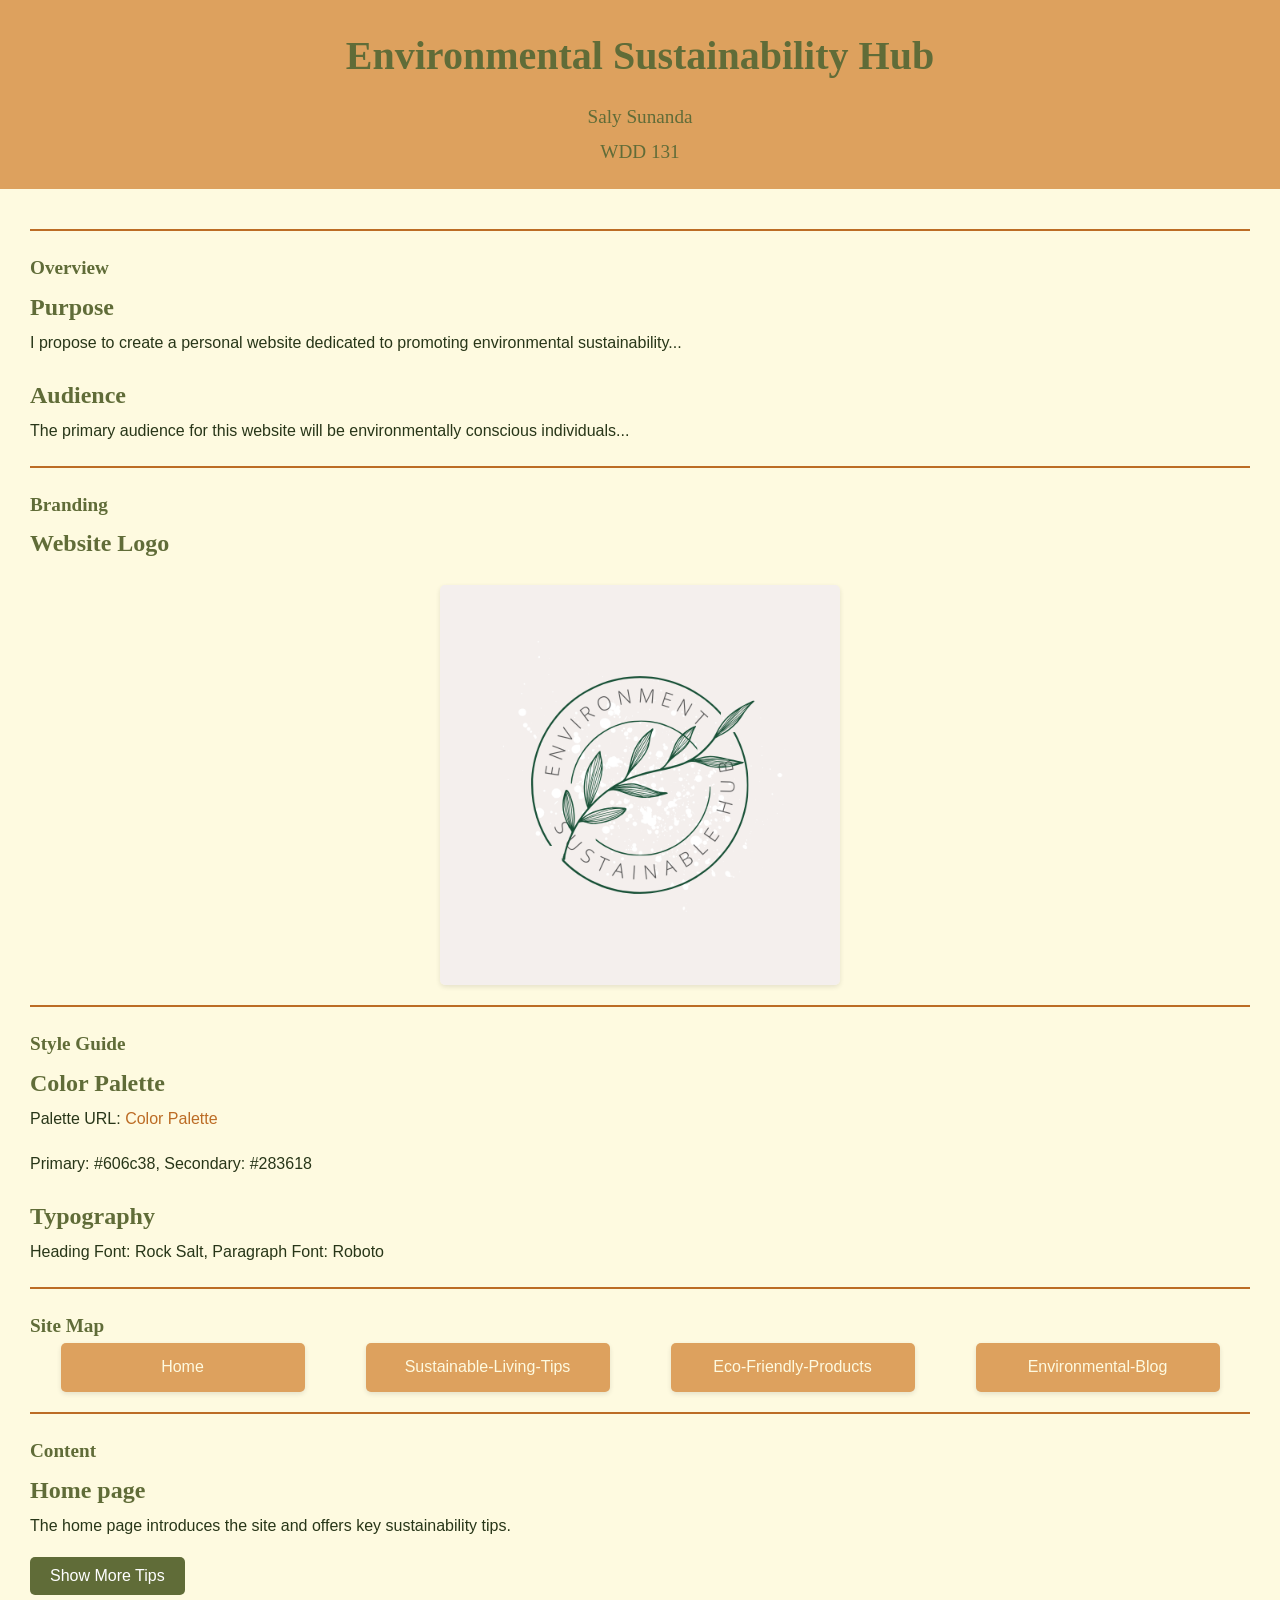
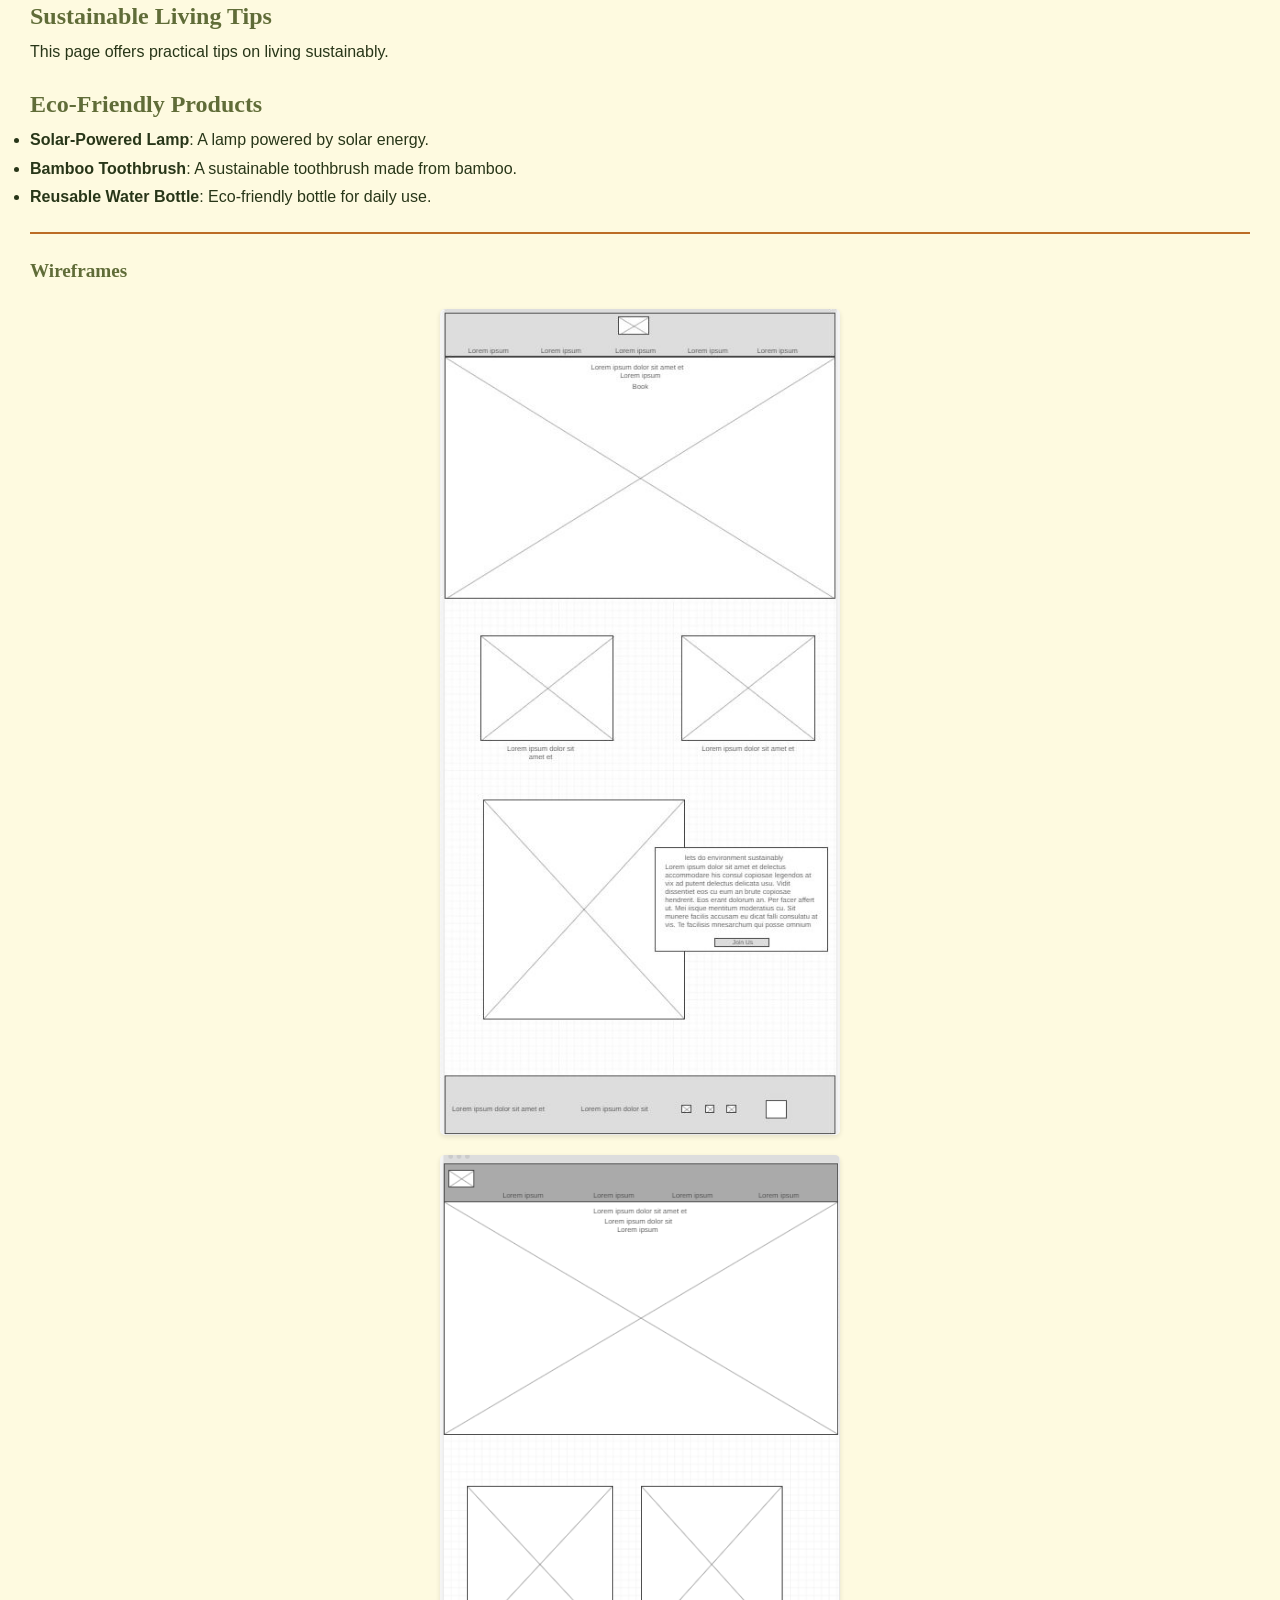
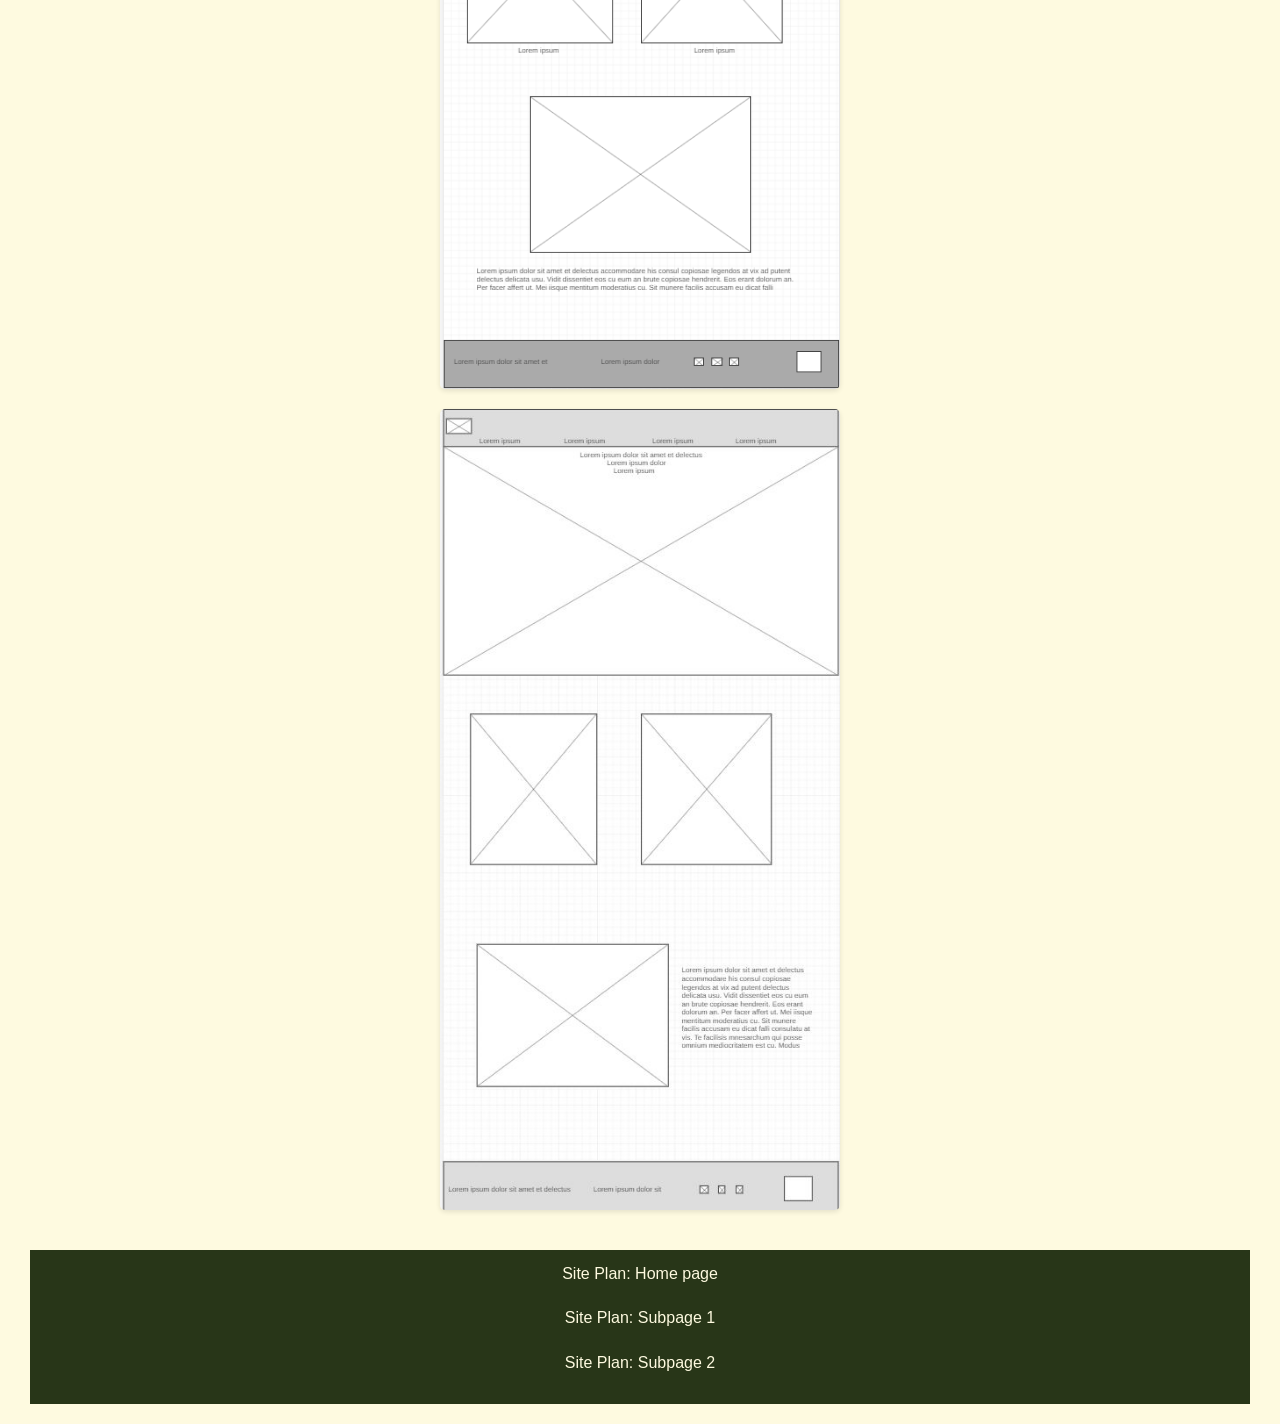
==== site-plan.html @ d79c6a92 "first commit" ====
<!DOCTYPE html>
<html lang="en-us">
<head>
  <meta charset="utf-8">
  <title>Environmental Sustainability Hub</title>
  <link type="text/css" rel="stylesheet" href="styles/site-plan.css">
  <script type="module" src="scripts/site-script.js"></script>
</head>
<body>
  <header>
    <h1>Environmental Sustainability Hub</h1>
    <h2>Saly Sunanda</h2>
    <h2>WDD 131</h2>
  </header>

  <main>
    <hr>

    <h2>Overview</h2>
    <h3>Purpose</h3>
    <p>I propose to create a personal website dedicated to promoting environmental sustainability...</p>

    <h3>Audience</h3>
    <p>The primary audience for this website will be environmentally conscious individuals...</p>

    <hr>
    <h2>Branding</h2>
    <h3>Website Logo</h3>
    <img src="images/logo.png" alt="Logo.png">

    <hr>
    <h2>Style Guide</h2>

    <h3>Color Palette</h3>
    <p>Palette URL: <a href="https://coolors.co/606c38-283618-fefae0-dda15e-bc6c25" target="_blank">Color Palette</a></p>
    <p>Primary: <span class="primary">#606c38</span>, Secondary: <span class="secondary">#283618</span></p>

    <h3>Typography</h3>
    <p>Heading Font: Rock Salt, Paragraph Font: Roboto</p>

    <hr>
    <h2>Site Map</h2>
    <div class="sitemap">
      <div class="sm-home">Home</div>
      <div class="sm-page2">Sustainable-Living-Tips</div>
      <div class="sm-page3">Eco-Friendly-Products</div>
      <div class="sm-page4">Environmental-Blog</div>
    </div>

    <hr>
    <h2>Content</h2>
    <h3>Home page</h3>
    <p>The home page introduces the site and offers key sustainability tips.</p>
    <button id="toggleBtn">Show More Tips</button>
    <div id="tips-section" style="display:none;">
      <p>Tip 1: Reduce, reuse, recycle.</p>
      <p>Tip 2: Choose eco-friendly-products.</p>
    </div>

    <h3>Sustainable Living Tips</h3>
    <p>This page offers practical tips on living sustainably.</p>

    <h3>Eco-Friendly Products</h3>
    <ul id="productList"></ul>

    <hr>
    <h2>Wireframes</h2>
    <img src="images/wireframe1.jpg" alt="Home page wireframe" />
    <img src="images/wireframe2.png" alt="Page 2 wireframe" />
    <img src="images/wireframe3.jpg" alt="Page 3 wireframe" />

    <footer>
      <p>Site Plan: <a href="https://skdjalok15.github.io/wdd131/index.html">Home page</a></p>
      <p>Site Plan: <a href="https://skdjalok15.github.io/wdd131/Tips.html">Subpage 1</a></p>
      <p>Site Plan: <a href="https://skdjalok15.github.io/wdd131/friendly.html">Subpage 2</a></p>
    </footer>
  </main>
</body>
</html>
---- styles/site-plan.css ----
/* Global Reset */
* {
  margin: 0;
  padding: 0;
  box-sizing: border-box;
}

/* Root Variables for Easy Maintenance */
:root {
  --primary-color: #606C38;
  --secondary-color: #283618;
  --accent-color: #DDA15E;
  --accent-dark: #BC6C25;
  --background-light: #FEFAE0;
  --background-dark: #283618;
  --text-light: #FEFAE0;
  --text-dark: #283618;
}

/* Body Styles */
body {
  font-family: 'Roboto', sans-serif;
  background-color: var(--background-light); /* Light background */
  color: var(--text-dark); /* Dark text */
  line-height: 1.8; /* Improved readability */
  transition: background-color 0.3s, color 0.3s;
}

/* Headings */
h1, h2, h3, h4 {
  color: var(--primary-color);
  font-family: 'Rock Salt', cursive;
}

h1 {
  font-size: 2.5rem;
}

h2 {
  font-size: 1.2rem;
}

h3, h4 {
  font-size: 1.5rem;
}

/* Header */
header {
  text-align: center;
  padding: 20px;
  background-color: var(--accent-color);
  color: var(--text-light);
}

header h1 {
  margin-bottom: 0.5rem;
}

header h2 {
  font-weight: normal;
}

/* Horizontal Rule */
hr {
  border: 1px solid var(--accent-dark);
  margin: 20px 0;
}

/* Main Content */
main {
  padding: 20px;
  margin: 0 10px; /* Prevent edge touching */
}

/* Paragraphs */
p {
  margin-bottom: 1rem;
  font-size: 1rem;
}

/* Links */
a {
  color: var(--accent-dark);
  text-decoration: none;
  transition: color 0.3s ease;
}

a:hover {
  text-decoration: underline;
  color: var(--primary-color);
}

/* Navigation */
nav {
  display: flex;
  justify-content: center;
  gap: 20px;
  margin: 20px 0 40px;
}

nav a {
  font-size: 1.1rem;
  padding: 10px 15px;
  background-color: var(--primary-color);
  color: var(--text-light);
  border-radius: 5px;
  transition: background-color 0.3s;
}

nav a:hover {
  background-color: var(--secondary-color);
}

/* Sitemap Section */
.sitemap {
  display: flex;
  justify-content: space-around;
  margin-bottom: 20px;
}

.sitemap div {
  background-color: var(--accent-color);
  padding: 10px;
  border-radius: 5px;
  width: 20%;
  text-align: center;
  color: var(--text-light);
  box-shadow: 0 2px 5px rgba(0, 0, 0, 0.1);
  transition: transform 0.3s ease, background-color 0.3s ease;
}

.sitemap div:hover {
  background-color: var(--secondary-color);
  transform: scale(1.05);
}

/* Image Styling */
img {
  width: 100%;
  max-width: 400px;
  display: block;
  margin: 20px auto;
  border-radius: 5px;
  box-shadow: 0 2px 5px rgba(0, 0, 0, 0.1);
}

/* Footer */
footer {
  background-color: var(--background-dark);
  color: var(--text-light);
  text-align: center;
  padding: 10px;
  margin-top: 40px;
}

footer a {
  color: var(--background-light);
  text-decoration: none;
}

footer a:hover {
  text-decoration: underline;
}

/* Buttons */
button {
  background-color: var(--primary-color);
  color: white;
  padding: 10px 20px;
  font-size: 1rem;
  border: none;
  border-radius: 5px;
  cursor: pointer;
  transition: background-color 0.3s ease, transform 0.2s ease;
}

button:hover {
  background-color: var(--secondary-color);
  transform: scale(1.1);
}

/* Utility Classes */
.hidden {
  opacity: 0;
  visibility: hidden;
  transition: opacity 0.3s ease, visibility 0.3s;
}

.visible {
  opacity: 1;
  visibility: visible;
}

.text-center {
  text-align: center;
}

.flex {
  display: flex;
}

.flex-center {
  display: flex;
  justify-content: center;
  align-items: center;
}

.rounded {
  border-radius: 5px;
}

.shadow {
  box-shadow: 0 2px 5px rgba(0, 0, 0, 0.1);
}

/* Dynamic Tips Section */
#tips-section {
  max-height: 0;
  overflow: hidden;
  opacity: 0;
  transition: max-height 0.5s ease-out, opacity 0.5s ease;
}

#tips-section.visible {
  max-height: 200px;
  opacity: 1;
}

/* Mobile Responsiveness */
@media screen and (max-width: 768px) {
  nav {
    flex-direction: column;
    gap: 10px;
  }

  .sitemap {
    flex-direction: column;
    align-items: center;
  }

  .sitemap div {
    width: 80%;
    margin-bottom: 10px;
  }

  main {
    padding: 15px;
  }

  img {
    max-width: 100%;
  }

  h1 {
    font-size: 2rem;
  }

  nav a {
    font-size: 1rem;
    padding: 8px 10px;
  }
}
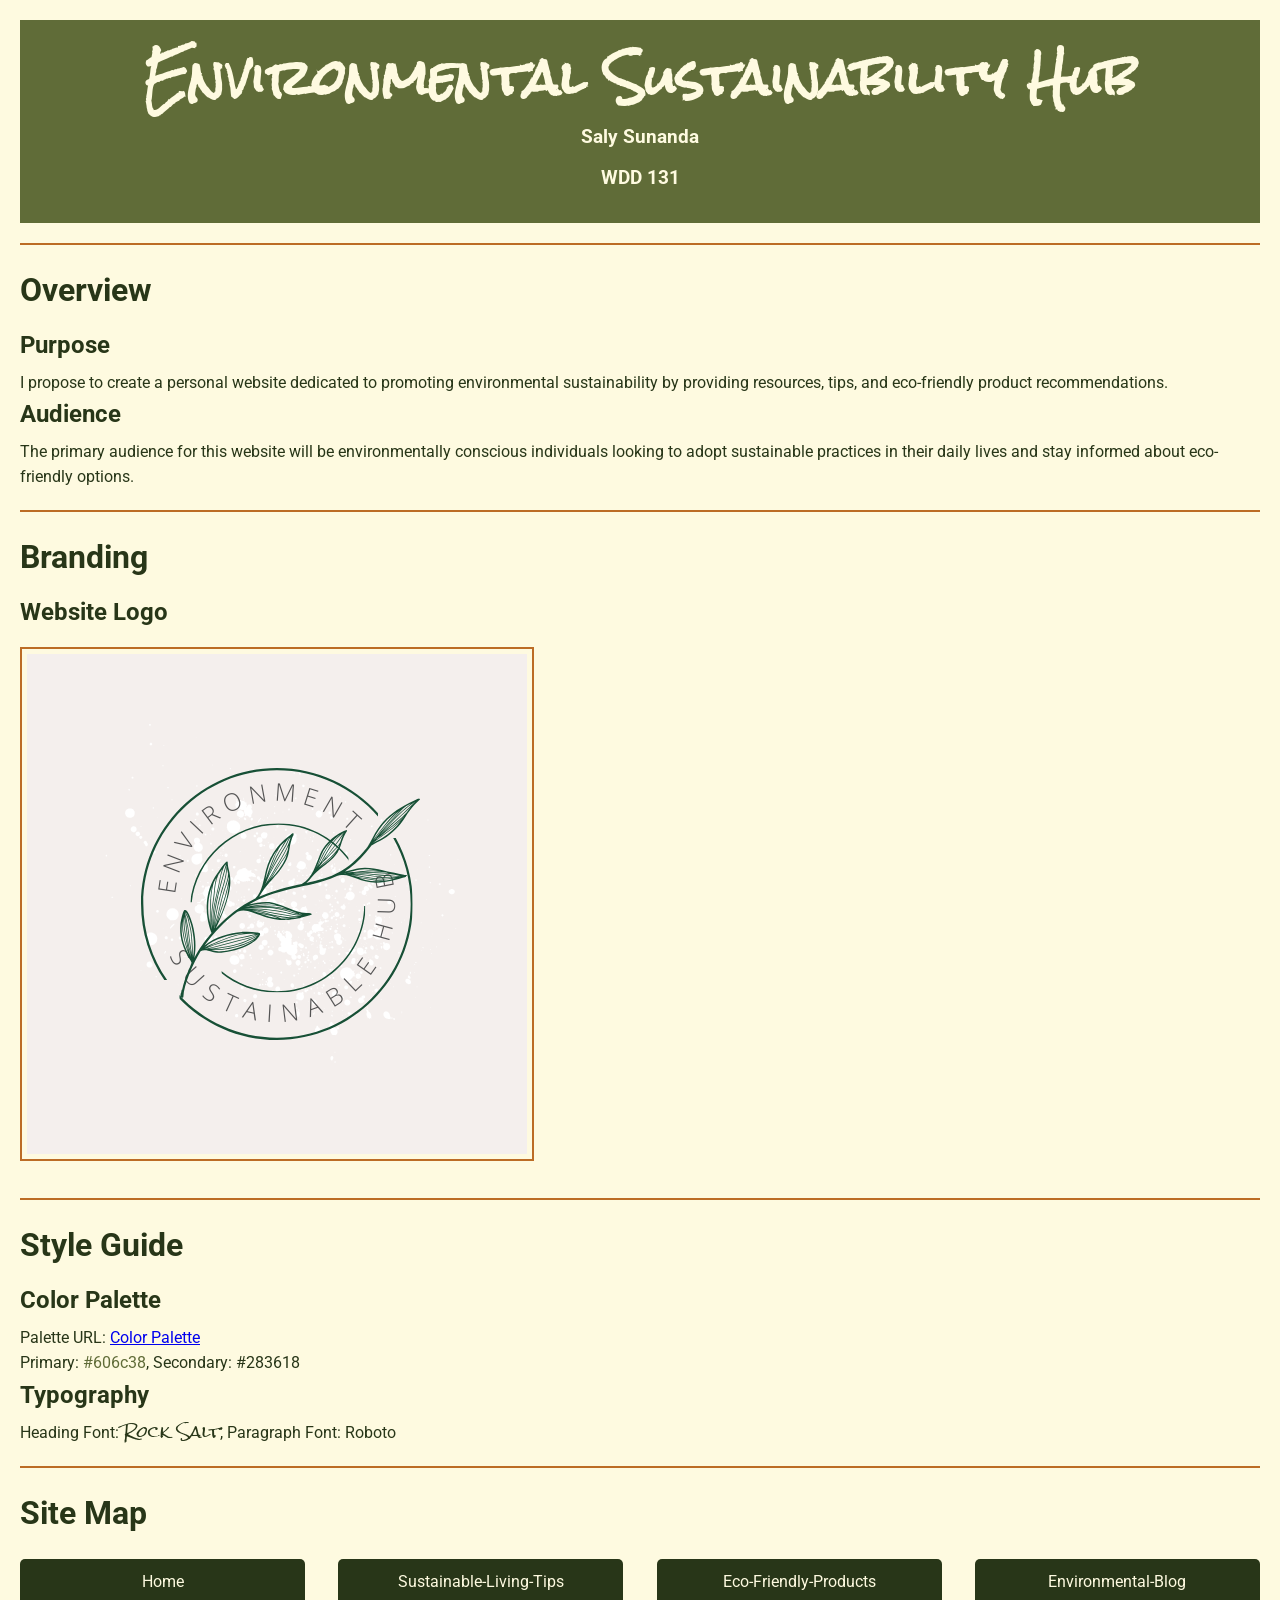
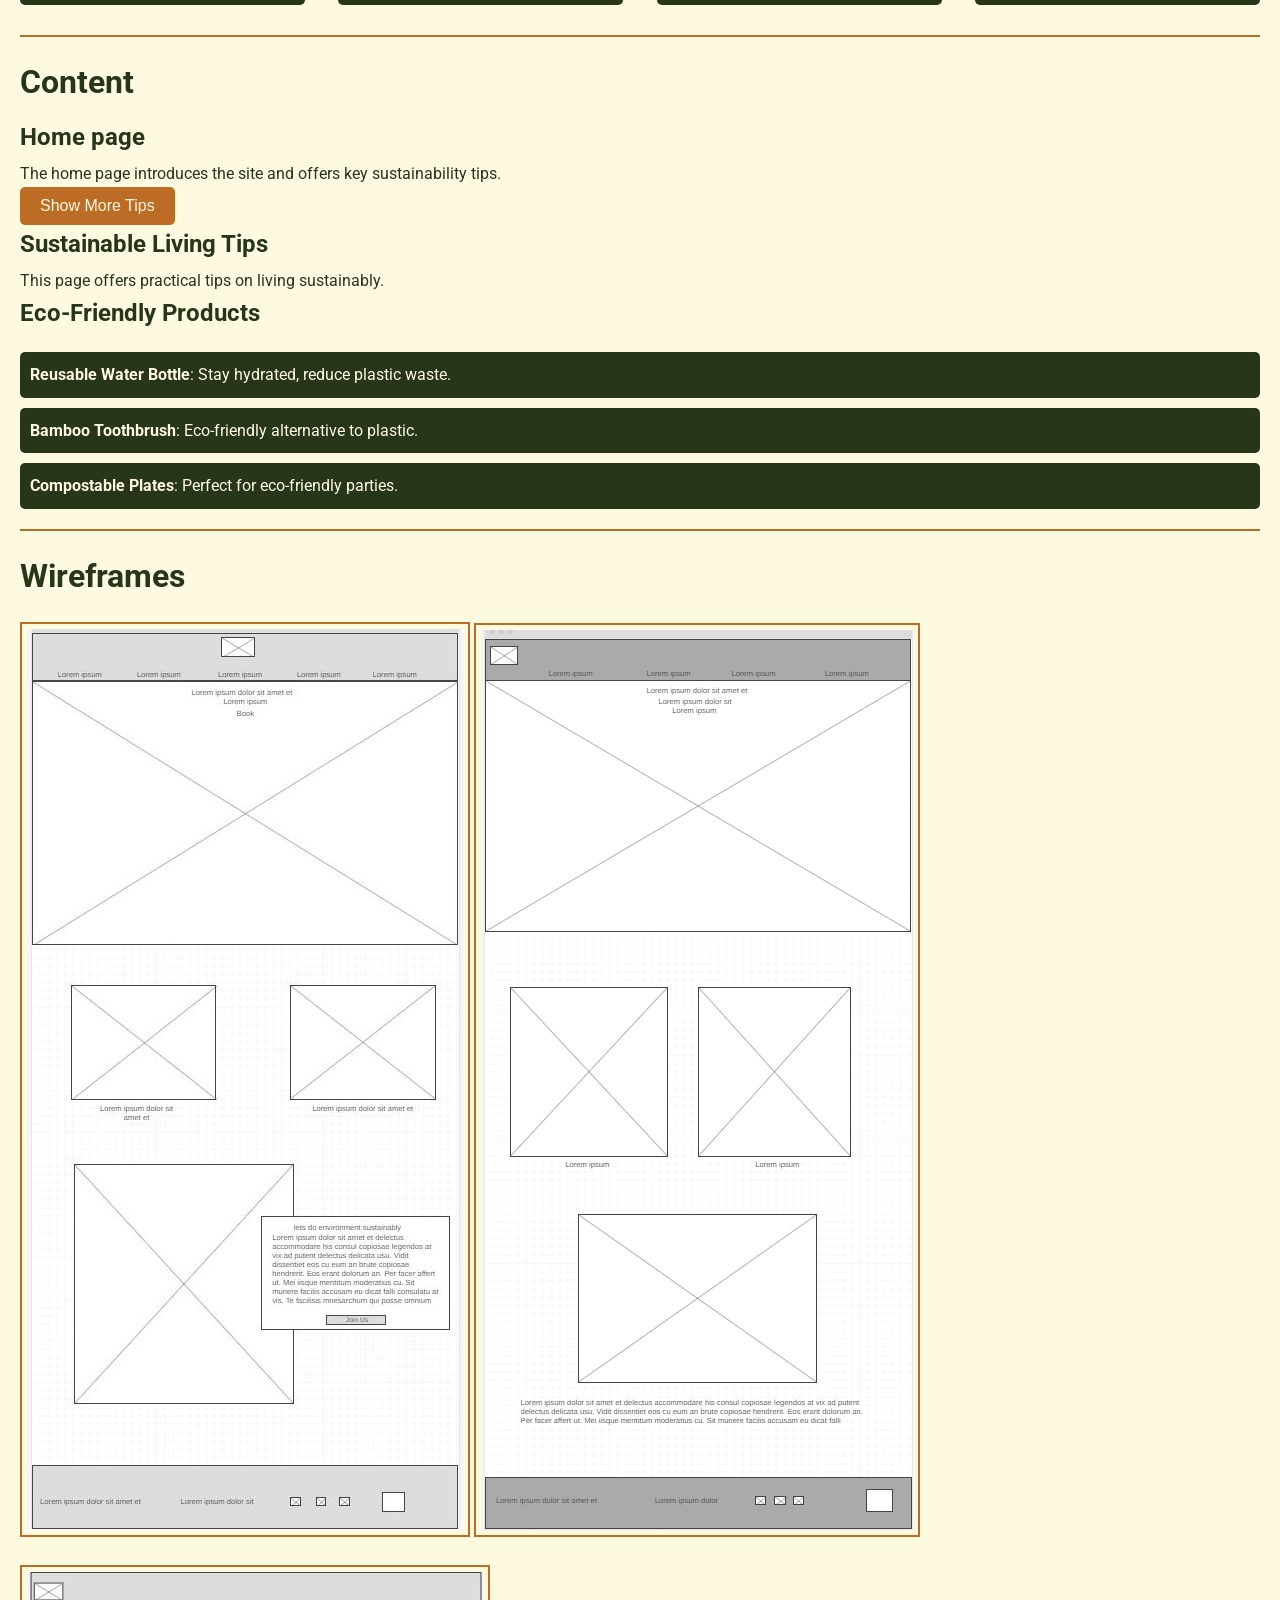
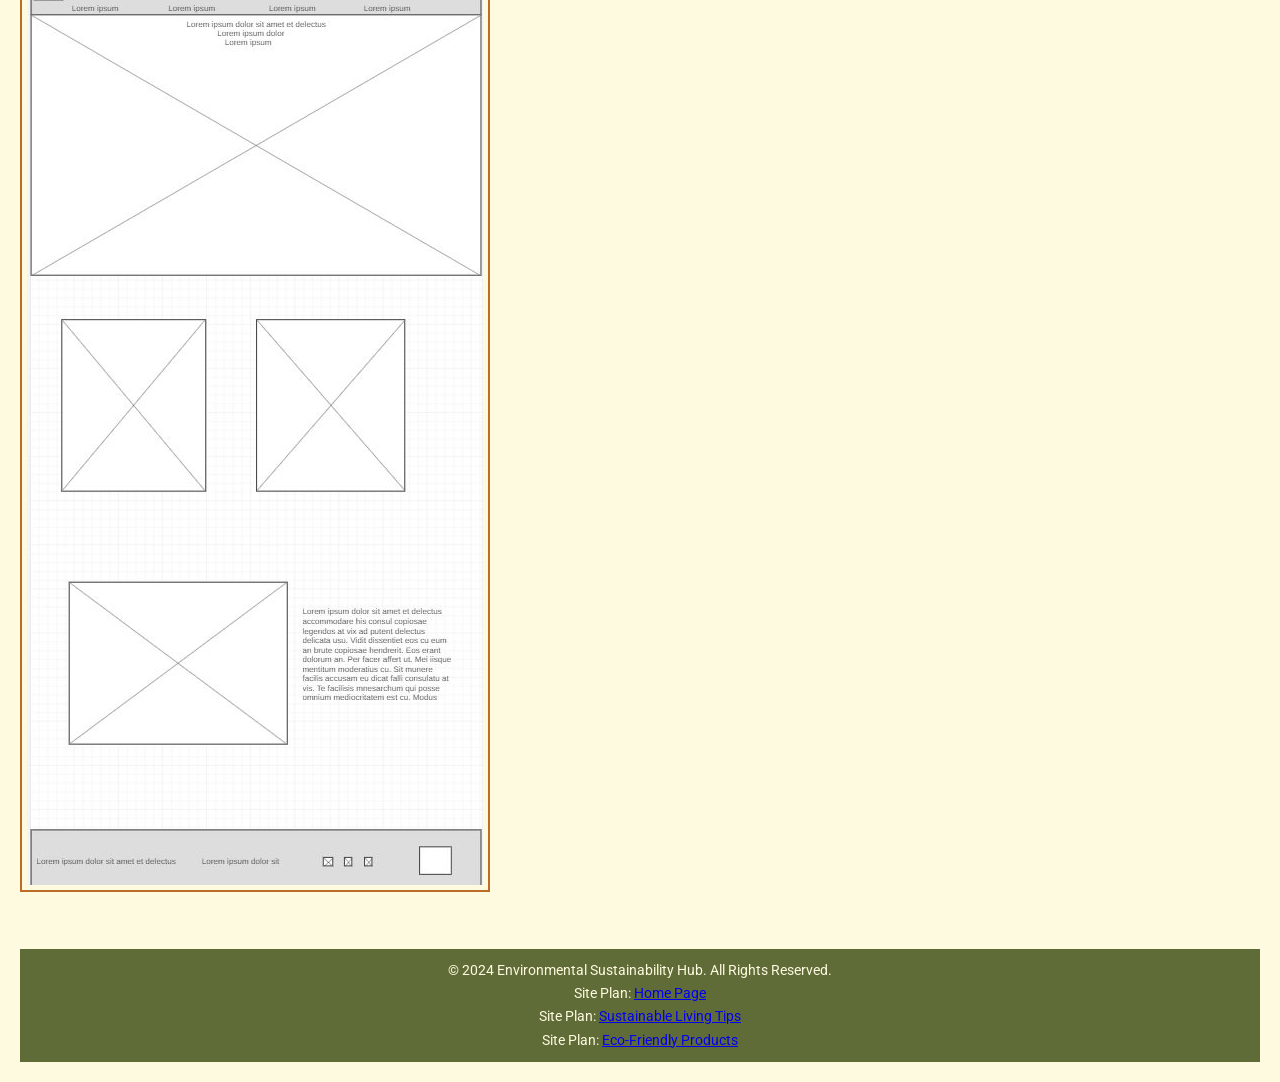
==== commit 10d9b743: "zdsc" ====
--- a/site-plan.html
+++ b/site-plan.html
@@ -5,6 +5,8 @@
   <title>Environmental Sustainability Hub</title>
   <link type="text/css" rel="stylesheet" href="styles/site-plan.css">
   <script type="module" src="scripts/site-script.js"></script>
+  <!-- Adding Google Fonts -->
+  <link href="https://fonts.googleapis.com/css2?family=Roboto:wght@400;700&family=Rock+Salt&display=swap" rel="stylesheet">
 </head>
 <body>
   <header>
@@ -18,15 +20,15 @@
 
     <h2>Overview</h2>
     <h3>Purpose</h3>
-    <p>I propose to create a personal website dedicated to promoting environmental sustainability...</p>
+    <p>I propose to create a personal website dedicated to promoting environmental sustainability by providing resources, tips, and eco-friendly product recommendations.</p>
 
     <h3>Audience</h3>
-    <p>The primary audience for this website will be environmentally conscious individuals...</p>
+    <p>The primary audience for this website will be environmentally conscious individuals looking to adopt sustainable practices in their daily lives and stay informed about eco-friendly options.</p>
 
     <hr>
     <h2>Branding</h2>
     <h3>Website Logo</h3>
-    <img src="images/logo.png" alt="Logo.png">
+    <img src="images/logo.png" alt="Environmental Sustainability Hub Logo">
 
     <hr>
     <h2>Style Guide</h2>
@@ -36,7 +38,7 @@
     <p>Primary: <span class="primary">#606c38</span>, Secondary: <span class="secondary">#283618</span></p>
 
     <h3>Typography</h3>
-    <p>Heading Font: Rock Salt, Paragraph Font: Roboto</p>
+    <p>Heading Font: <span style="font-family: 'Rock Salt', cursive;">Rock Salt</span>, Paragraph Font: <span style="font-family: 'Roboto', sans-serif;">Roboto</span></p>
 
     <hr>
     <h2>Site Map</h2>
@@ -51,10 +53,10 @@
     <h2>Content</h2>
     <h3>Home page</h3>
     <p>The home page introduces the site and offers key sustainability tips.</p>
-    <button id="toggleBtn">Show More Tips</button>
+    <button id="toggleBtn" aria-expanded="false" aria-controls="tips-section">Show More Tips</button>
     <div id="tips-section" style="display:none;">
       <p>Tip 1: Reduce, reuse, recycle.</p>
-      <p>Tip 2: Choose eco-friendly-products.</p>
+      <p>Tip 2: Choose eco-friendly products.</p>
     </div>
 
     <h3>Sustainable Living Tips</h3>
@@ -65,14 +67,15 @@
 
     <hr>
     <h2>Wireframes</h2>
-    <img src="images/wireframe1.jpg" alt="Home page wireframe" />
+    <img src="images/wireframe1.jpg" alt="Wireframe layout for home page" />
     <img src="images/wireframe2.png" alt="Page 2 wireframe" />
     <img src="images/wireframe3.jpg" alt="Page 3 wireframe" />
 
     <footer>
-      <p>Site Plan: <a href="https://skdjalok15.github.io/wdd131/index.html">Home page</a></p>
-      <p>Site Plan: <a href="https://skdjalok15.github.io/wdd131/Tips.html">Subpage 1</a></p>
-      <p>Site Plan: <a href="https://skdjalok15.github.io/wdd131/friendly.html">Subpage 2</a></p>
+      <p>&copy; 2024 Environmental Sustainability Hub. All Rights Reserved.</p>
+      <p>Site Plan: <a href="https://skdjalok15.github.io/wdd131/index.html">Home Page</a></p>
+      <p>Site Plan: <a href="https://skdjalok15.github.io/wdd131/Tips.html">Sustainable Living Tips</a></p>
+      <p>Site Plan: <a href="https://skdjalok15.github.io/wdd131/friendly.html">Eco-Friendly Products</a></p>
     </footer>
   </main>
 </body>
--- a/styles/site-plan.css
+++ b/styles/site-plan.css
@@ -1,262 +1,155 @@
-/* Global Reset */
+/* General Reset and Body Styling */
 * {
   margin: 0;
   padding: 0;
   box-sizing: border-box;
 }
 
-/* Root Variables for Easy Maintenance */
-:root {
-  --primary-color: #606C38;
-  --secondary-color: #283618;
-  --accent-color: #DDA15E;
-  --accent-dark: #BC6C25;
-  --background-light: #FEFAE0;
-  --background-dark: #283618;
-  --text-light: #FEFAE0;
-  --text-dark: #283618;
+body {
+  font-family: 'Roboto', sans-serif;
+  line-height: 1.6;
+  background-color: #fefae0;
+  color: #283618;
+  padding: 20px;
+  margin: 0;
 }
 
-/* Body Styles */
-body {
-  font-family: 'Roboto', sans-serif;
-  background-color: var(--background-light); /* Light background */
-  color: var(--text-dark); /* Dark text */
-  line-height: 1.8; /* Improved readability */
-  transition: background-color 0.3s, color 0.3s;
+header {
+  background-color: #606c38;
+  color: #fefae0;
+  text-align: center;
+  padding: 20px;
 }
 
-/* Headings */
-h1, h2, h3, h4 {
-  color: var(--primary-color);
+header h1 {
   font-family: 'Rock Salt', cursive;
+  font-size: 3rem;
 }
 
-h1 {
-  font-size: 2.5rem;
+header h2 {
+  font-size: 1.2rem;
+  margin-top: 5px;
+}
+
+main {
+  margin-top: 20px;
+}
+
+hr {
+  border: 1px solid #bc6c25;
+  margin: 20px 0;
 }
 
 h2 {
-  font-size: 1.2rem;
+  font-size: 2rem;
+  margin-bottom: 10px;
 }
 
-h3, h4 {
+h3 {
   font-size: 1.5rem;
+  margin-bottom: 5px;
 }
 
-/* Header */
-header {
-  text-align: center;
-  padding: 20px;
-  background-color: var(--accent-color);
-  color: var(--text-light);
+/* Branding Section */
+img {
+  max-width: 100%;
+  height: auto;
+  border: 2px solid #bc6c25;
+  padding: 5px;
+  margin: 10px 0;
 }
 
-header h1 {
-  margin-bottom: 0.5rem;
+footer {
+  text-align: center;
+  margin-top: 40px;
+  background-color: #606c38;
+  color: #fefae0;
+  padding: 10px;
 }
 
-header h2 {
-  font-weight: normal;
+footer p {
+  font-size: 0.9rem;
 }
 
-/* Horizontal Rule */
-hr {
-  border: 1px solid var(--accent-dark);
+/* Style for the Site Map */
+.sitemap {
+  display: flex;
+  flex-wrap: wrap;
+  justify-content: space-between;
   margin: 20px 0;
 }
 
-/* Main Content */
-main {
-  padding: 20px;
-  margin: 0 10px; /* Prevent edge touching */
+.sitemap div {
+  background-color: #283618;
+  color: #fefae0;
+  padding: 10px;
+  border-radius: 5px;
+  width: 23%;
+  text-align: center;
+  margin-bottom: 10px;
 }
 
-/* Paragraphs */
-p {
-  margin-bottom: 1rem;
-  font-size: 1rem;
+.sitemap div:hover {
+  background-color: #606c38;
+  cursor: pointer;
 }
 
-/* Links */
-a {
-  color: var(--accent-dark);
-  text-decoration: none;
-  transition: color 0.3s ease;
+/* Color Palette */
+.primary {
+  color: #606c38;
 }
 
-a:hover {
-  text-decoration: underline;
-  color: var(--primary-color);
+.secondary {
+  color: #283618;
 }
 
-/* Navigation */
-nav {
-  display: flex;
-  justify-content: center;
-  gap: 20px;
-  margin: 20px 0 40px;
-}
-
-nav a {
-  font-size: 1.1rem;
-  padding: 10px 15px;
-  background-color: var(--primary-color);
-  color: var(--text-light);
+/* Buttons and Interactive Elements */
+button {
+  background-color: #bc6c25;
+  color: #fefae0;
+  border: none;
+  padding: 10px 20px;
   border-radius: 5px;
+  cursor: pointer;
+  font-size: 1rem;
   transition: background-color 0.3s;
 }
 
-nav a:hover {
-  background-color: var(--secondary-color);
+button:hover {
+  background-color: #606c38;
 }
 
-/* Sitemap Section */
-.sitemap {
-  display: flex;
-  justify-content: space-around;
-  margin-bottom: 20px;
+button:focus {
+  outline: none;
 }
 
-.sitemap div {
-  background-color: var(--accent-color);
-  padding: 10px;
-  border-radius: 5px;
-  width: 20%;
-  text-align: center;
-  color: var(--text-light);
-  box-shadow: 0 2px 5px rgba(0, 0, 0, 0.1);
-  transition: transform 0.3s ease, background-color 0.3s ease;
+/* List Styling for Eco-Friendly Products */
+ul {
+  list-style: none;
+  margin: 20px 0;
 }
 
-.sitemap div:hover {
-  background-color: var(--secondary-color);
-  transform: scale(1.05);
-}
-
-/* Image Styling */
-img {
-  width: 100%;
-  max-width: 400px;
-  display: block;
-  margin: 20px auto;
-  border-radius: 5px;
-  box-shadow: 0 2px 5px rgba(0, 0, 0, 0.1);
-}
-
-/* Footer */
-footer {
-  background-color: var(--background-dark);
-  color: var(--text-light);
-  text-align: center;
+ul li {
+  background-color: #283618;
+  color: #fefae0;
   padding: 10px;
-  margin-top: 40px;
-}
-
-footer a {
-  color: var(--background-light);
-  text-decoration: none;
-}
-
-footer a:hover {
-  text-decoration: underline;
-}
-
-/* Buttons */
-button {
-  background-color: var(--primary-color);
-  color: white;
-  padding: 10px 20px;
-  font-size: 1rem;
-  border: none;
-  border-radius: 5px;
-  cursor: pointer;
-  transition: background-color 0.3s ease, transform 0.2s ease;
-}
-
-button:hover {
-  background-color: var(--secondary-color);
-  transform: scale(1.1);
-}
-
-/* Utility Classes */
-.hidden {
-  opacity: 0;
-  visibility: hidden;
-  transition: opacity 0.3s ease, visibility 0.3s;
-}
-
-.visible {
-  opacity: 1;
-  visibility: visible;
-}
-
-.text-center {
-  text-align: center;
-}
-
-.flex {
-  display: flex;
-}
-
-.flex-center {
-  display: flex;
-  justify-content: center;
-  align-items: center;
-}
-
-.rounded {
+  margin-bottom: 10px;
   border-radius: 5px;
 }
 
-.shadow {
-  box-shadow: 0 2px 5px rgba(0, 0, 0, 0.1);
+ul li strong {
+  font-weight: bold;
 }
 
-/* Dynamic Tips Section */
-#tips-section {
-  max-height: 0;
-  overflow: hidden;
-  opacity: 0;
-  transition: max-height 0.5s ease-out, opacity 0.5s ease;
+/* Responsive Design for Smaller Screens */
+@media (max-width: 768px) {
+  .sitemap div {
+    width: 48%;
+  }
 }
 
-#tips-section.visible {
-  max-height: 200px;
-  opacity: 1;
-}
-
-/* Mobile Responsiveness */
-@media screen and (max-width: 768px) {
-  nav {
-    flex-direction: column;
-    gap: 10px;
-  }
-
-  .sitemap {
-    flex-direction: column;
-    align-items: center;
-  }
-
+@media (max-width: 480px) {
   .sitemap div {
-    width: 80%;
-    margin-bottom: 10px;
-  }
-
-  main {
-    padding: 15px;
-  }
-
-  img {
-    max-width: 100%;
-  }
-
-  h1 {
-    font-size: 2rem;
-  }
-
-  nav a {
-    font-size: 1rem;
-    padding: 8px 10px;
+    width: 100%;
   }
 }
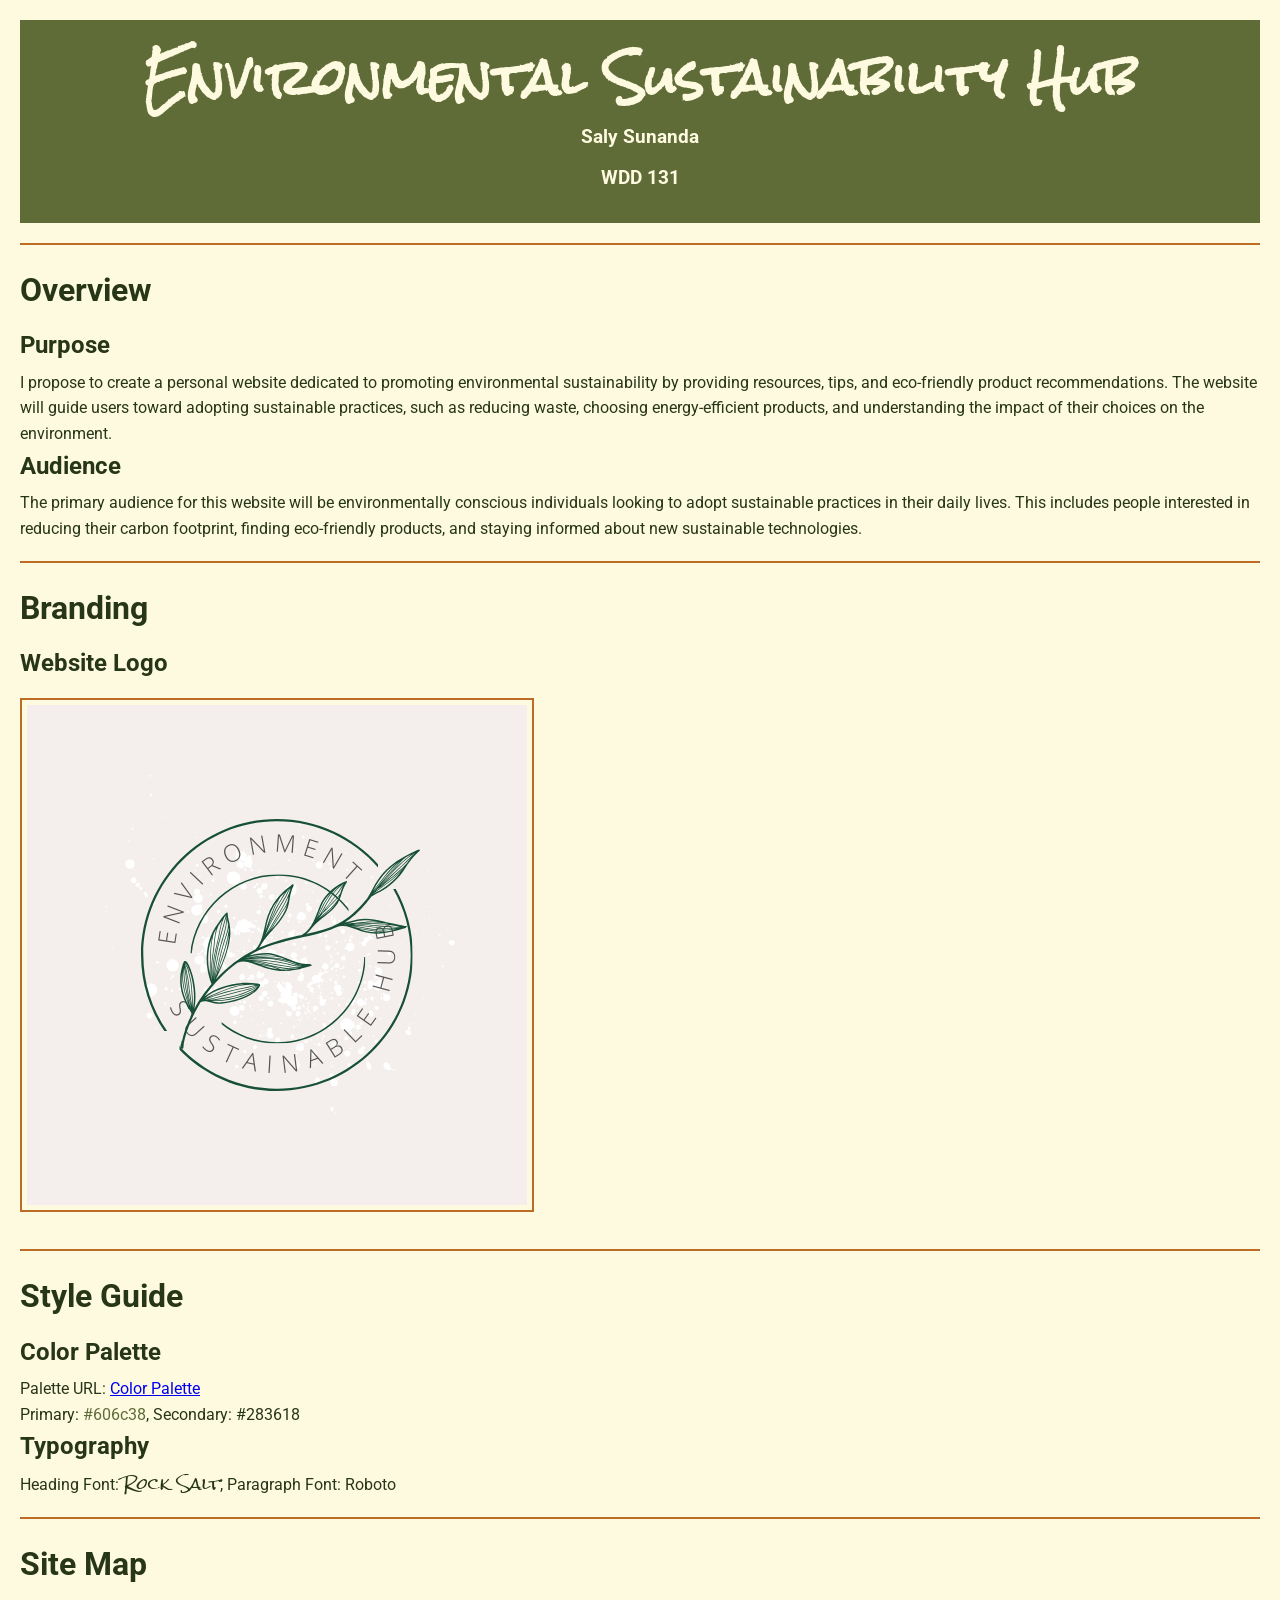
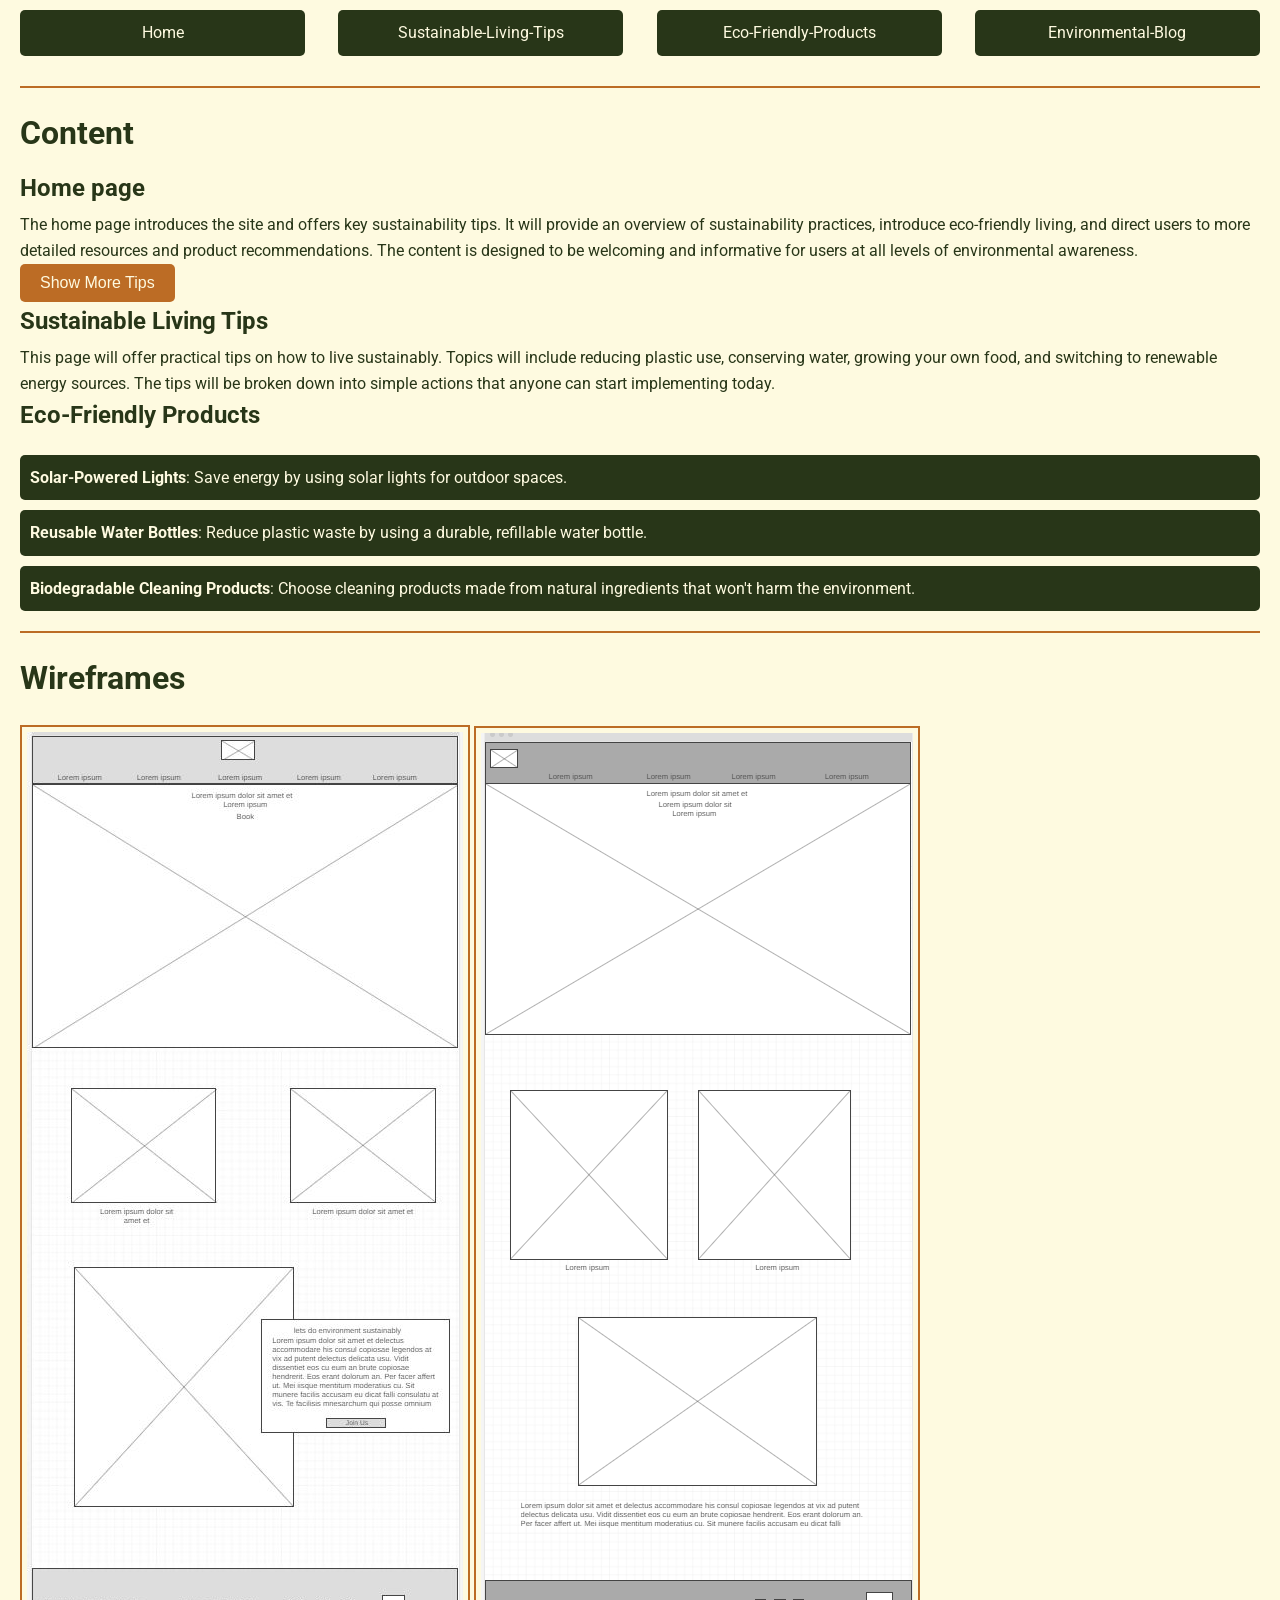
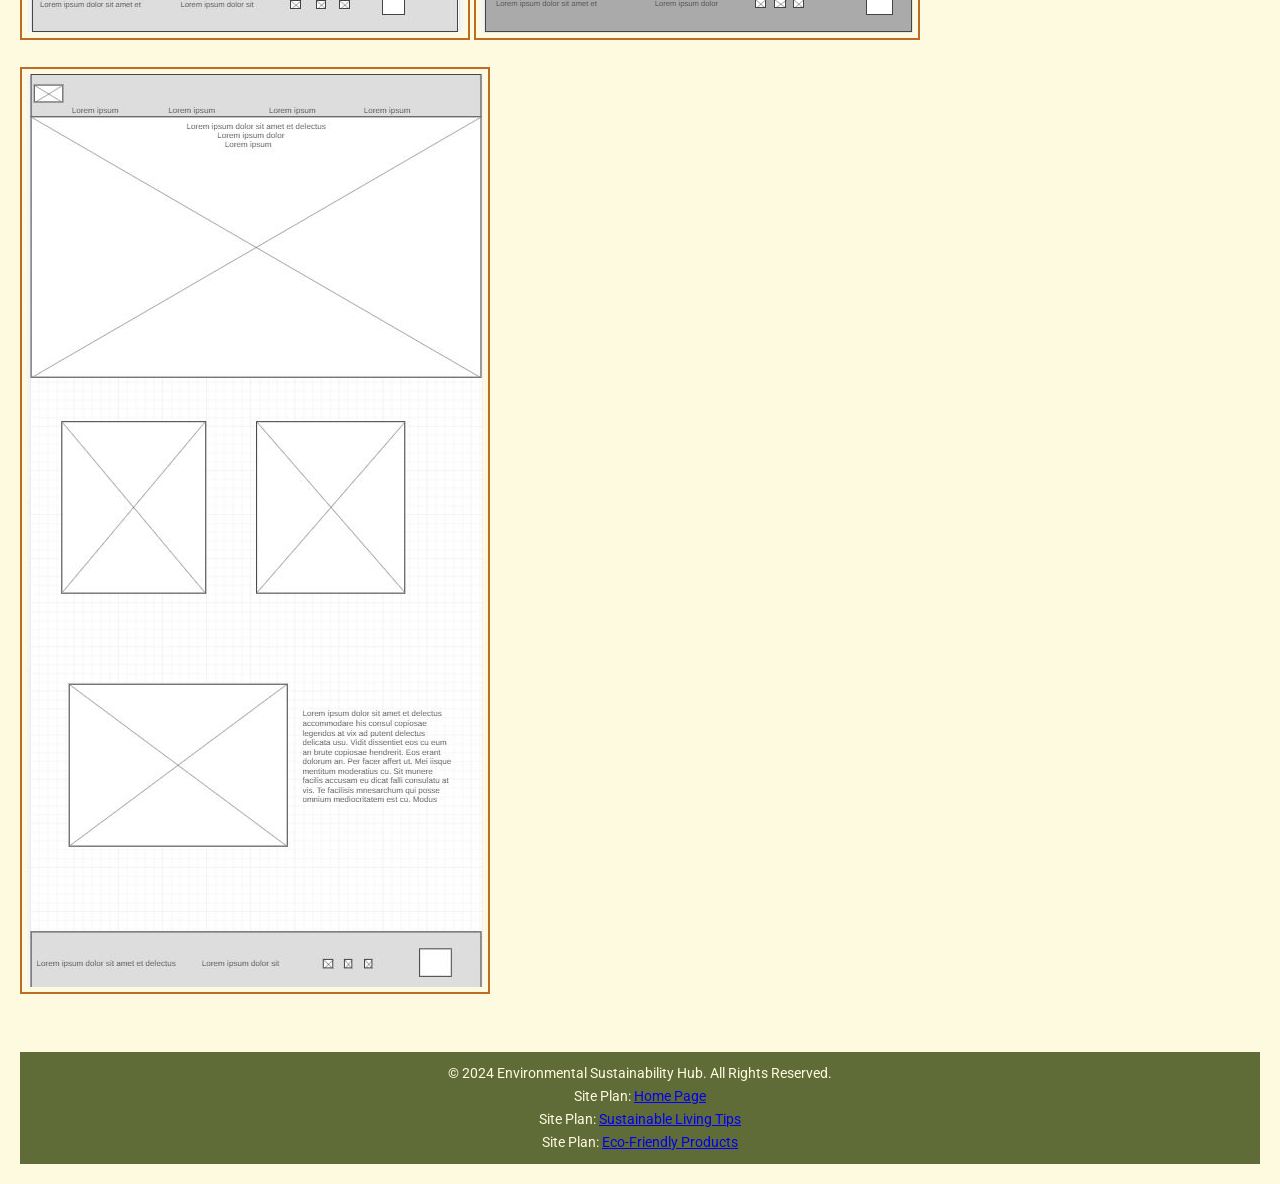
==== commit b0a04bb5: "site" ====
--- a/site-plan.html
+++ b/site-plan.html
@@ -20,10 +20,10 @@
 
     <h2>Overview</h2>
     <h3>Purpose</h3>
-    <p>I propose to create a personal website dedicated to promoting environmental sustainability by providing resources, tips, and eco-friendly product recommendations.</p>
+    <p>I propose to create a personal website dedicated to promoting environmental sustainability by providing resources, tips, and eco-friendly product recommendations. The website will guide users toward adopting sustainable practices, such as reducing waste, choosing energy-efficient products, and understanding the impact of their choices on the environment.</p>
 
     <h3>Audience</h3>
-    <p>The primary audience for this website will be environmentally conscious individuals looking to adopt sustainable practices in their daily lives and stay informed about eco-friendly options.</p>
+    <p>The primary audience for this website will be environmentally conscious individuals looking to adopt sustainable practices in their daily lives. This includes people interested in reducing their carbon footprint, finding eco-friendly products, and staying informed about new sustainable technologies.</p>
 
     <hr>
     <h2>Branding</h2>
@@ -52,18 +52,23 @@
     <hr>
     <h2>Content</h2>
     <h3>Home page</h3>
-    <p>The home page introduces the site and offers key sustainability tips.</p>
+    <p>The home page introduces the site and offers key sustainability tips. It will provide an overview of sustainability practices, introduce eco-friendly living, and direct users to more detailed resources and product recommendations. The content is designed to be welcoming and informative for users at all levels of environmental awareness.</p>
     <button id="toggleBtn" aria-expanded="false" aria-controls="tips-section">Show More Tips</button>
     <div id="tips-section" style="display:none;">
-      <p>Tip 1: Reduce, reuse, recycle.</p>
-      <p>Tip 2: Choose eco-friendly products.</p>
+      <p>Tip 1: Reduce, reuse, recycle – aim to minimize waste and make items last longer.</p>
+      <p>Tip 2: Choose eco-friendly products – opt for sustainable materials and energy-efficient appliances.</p>
+      <p>Tip 3: Support green businesses – buy from companies that prioritize environmental responsibility.</p>
     </div>
 
     <h3>Sustainable Living Tips</h3>
-    <p>This page offers practical tips on living sustainably.</p>
+    <p>This page will offer practical tips on how to live sustainably. Topics will include reducing plastic use, conserving water, growing your own food, and switching to renewable energy sources. The tips will be broken down into simple actions that anyone can start implementing today.</p>
 
     <h3>Eco-Friendly Products</h3>
-    <ul id="productList"></ul>
+    <ul id="productList">
+      <li><strong>Solar-Powered Lights</strong>: Save energy by using solar lights for outdoor spaces.</li>
+      <li><strong>Reusable Water Bottles</strong>: Reduce plastic waste by using a durable, refillable water bottle.</li>
+      <li><strong>Biodegradable Cleaning Products</strong>: Choose cleaning products made from natural ingredients that won't harm the environment.</li>
+    </ul>
 
     <hr>
     <h2>Wireframes</h2>
--- a/styles/site-plan.css
+++ b/styles/site-plan.css
@@ -153,3 +153,17 @@
     width: 100%;
   }
 }
+
+/* Navigation Links */
+nav a {
+  color: #283618; /* Primary color */
+  text-decoration: none;
+  padding: 10px;
+  display: inline-block;
+}
+
+nav a:hover {
+  color: #fefae0; /* Accent color */
+  background-color: #606c38; /* Secondary color */
+  border-radius: 5px;
+}
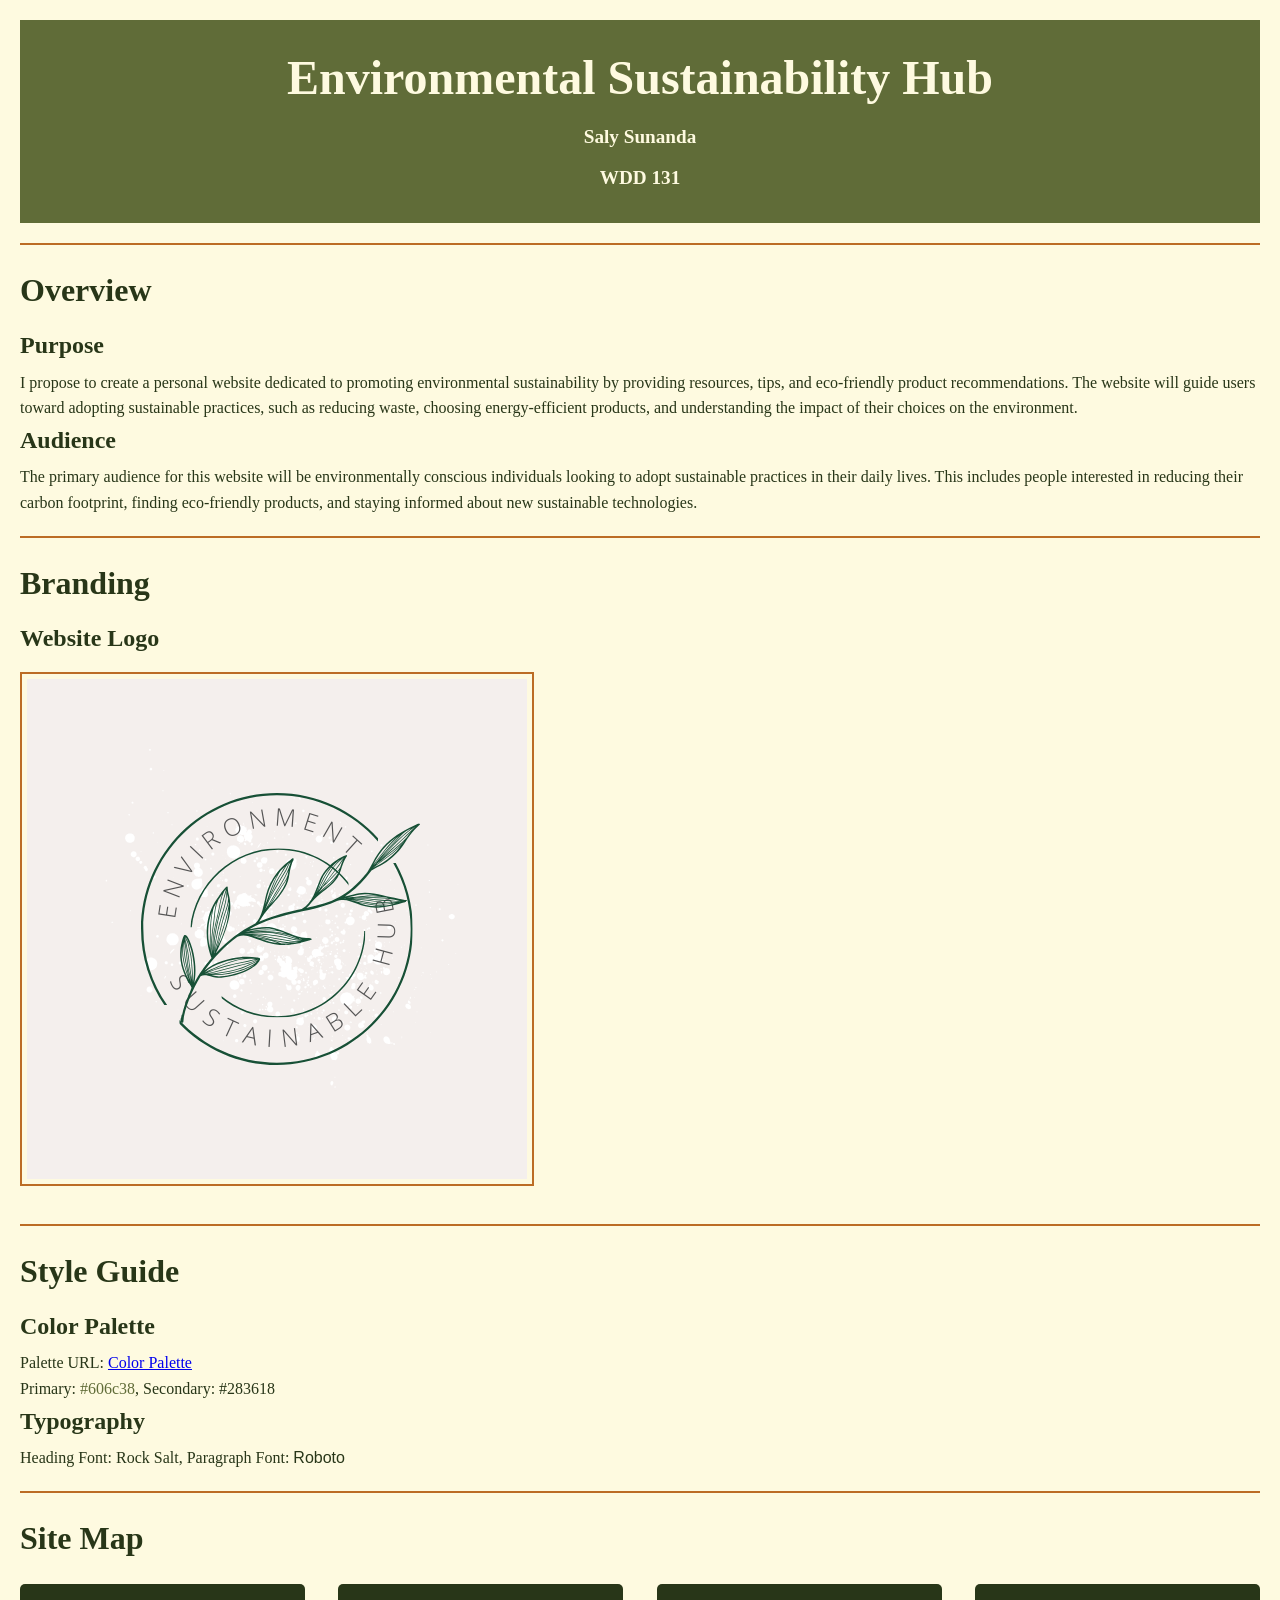
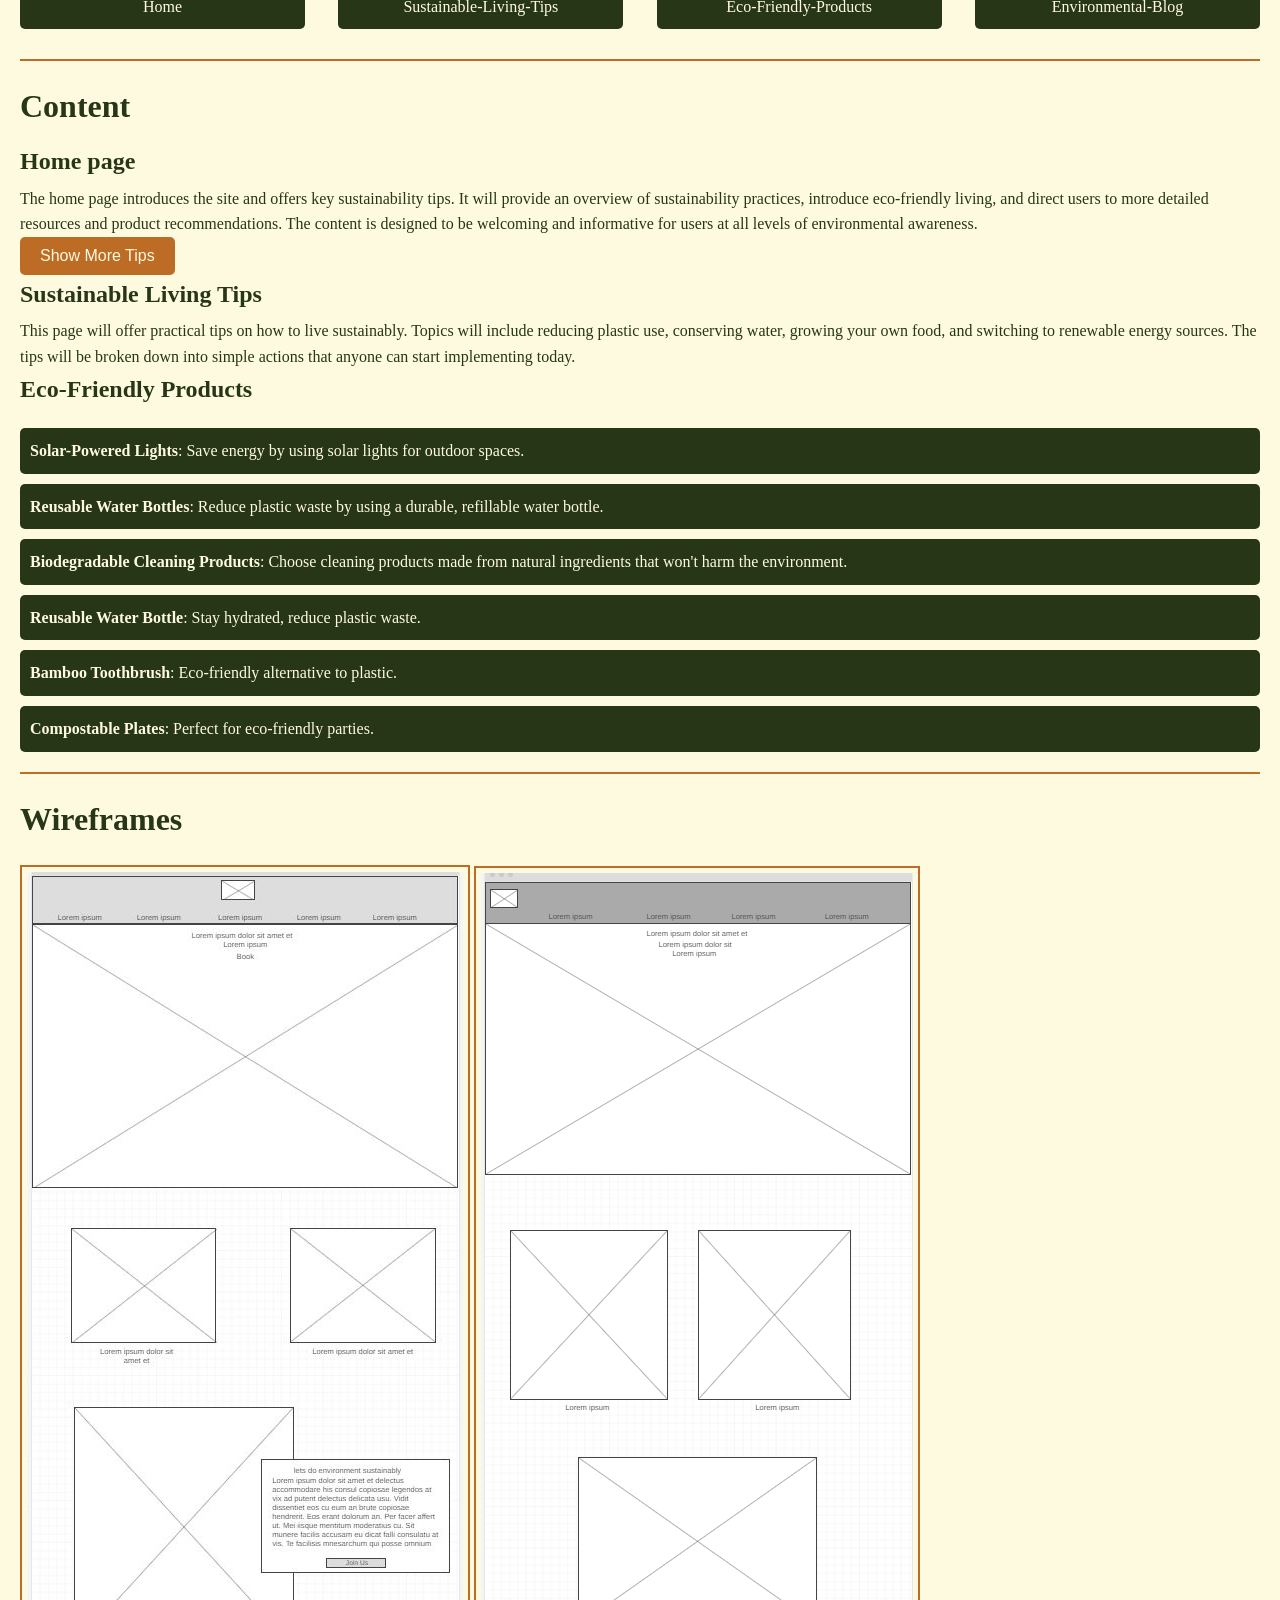
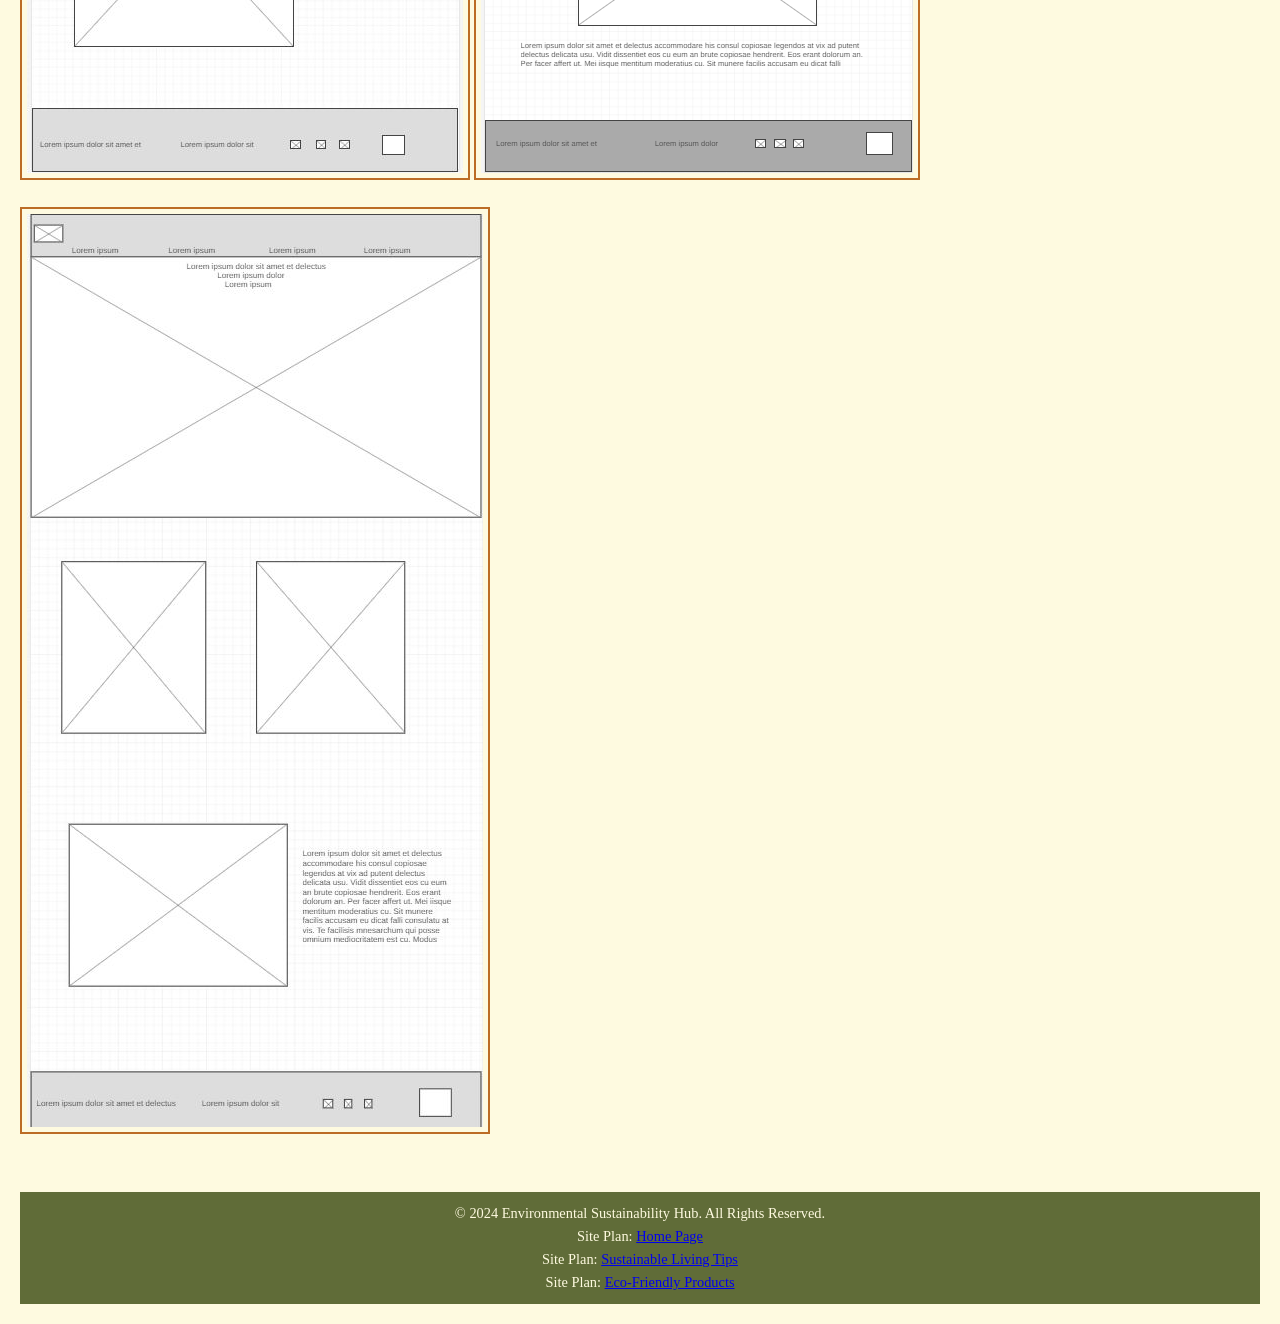
==== commit 25acfb07: "sg" ====
--- a/site-plan.html
+++ b/site-plan.html
@@ -6,7 +6,8 @@
   <link type="text/css" rel="stylesheet" href="styles/site-plan.css">
   <script type="module" src="scripts/site-script.js"></script>
   <!-- Adding Google Fonts -->
-  <link href="https://fonts.googleapis.com/css2?family=Roboto:wght@400;700&family=Rock+Salt&display=swap" rel="stylesheet">
+  <link rel="preload" href="https://fonts.googleapis.com/css2?family=Roboto:wght@400;700&family=Rock+Salt&display=swap" as="style">
+
 </head>
 <body>
   <header>
--- a/styles/site-plan.css
+++ b/styles/site-plan.css
@@ -6,7 +6,8 @@
 }
 
 body {
-  font-family: 'Roboto', sans-serif;
+  font-family: 'Roboto', sans-serif, Arial, sans-serif;
+font-family: 'Rock Salt', cursive, Georgia, serif;
   line-height: 1.6;
   background-color: #fefae0;
   color: #283618;
@@ -120,7 +121,7 @@
 }
 
 button:focus {
-  outline: none;
+  outline: 2px solid #bc6c25;
 }
 
 /* List Styling for Eco-Friendly Products */
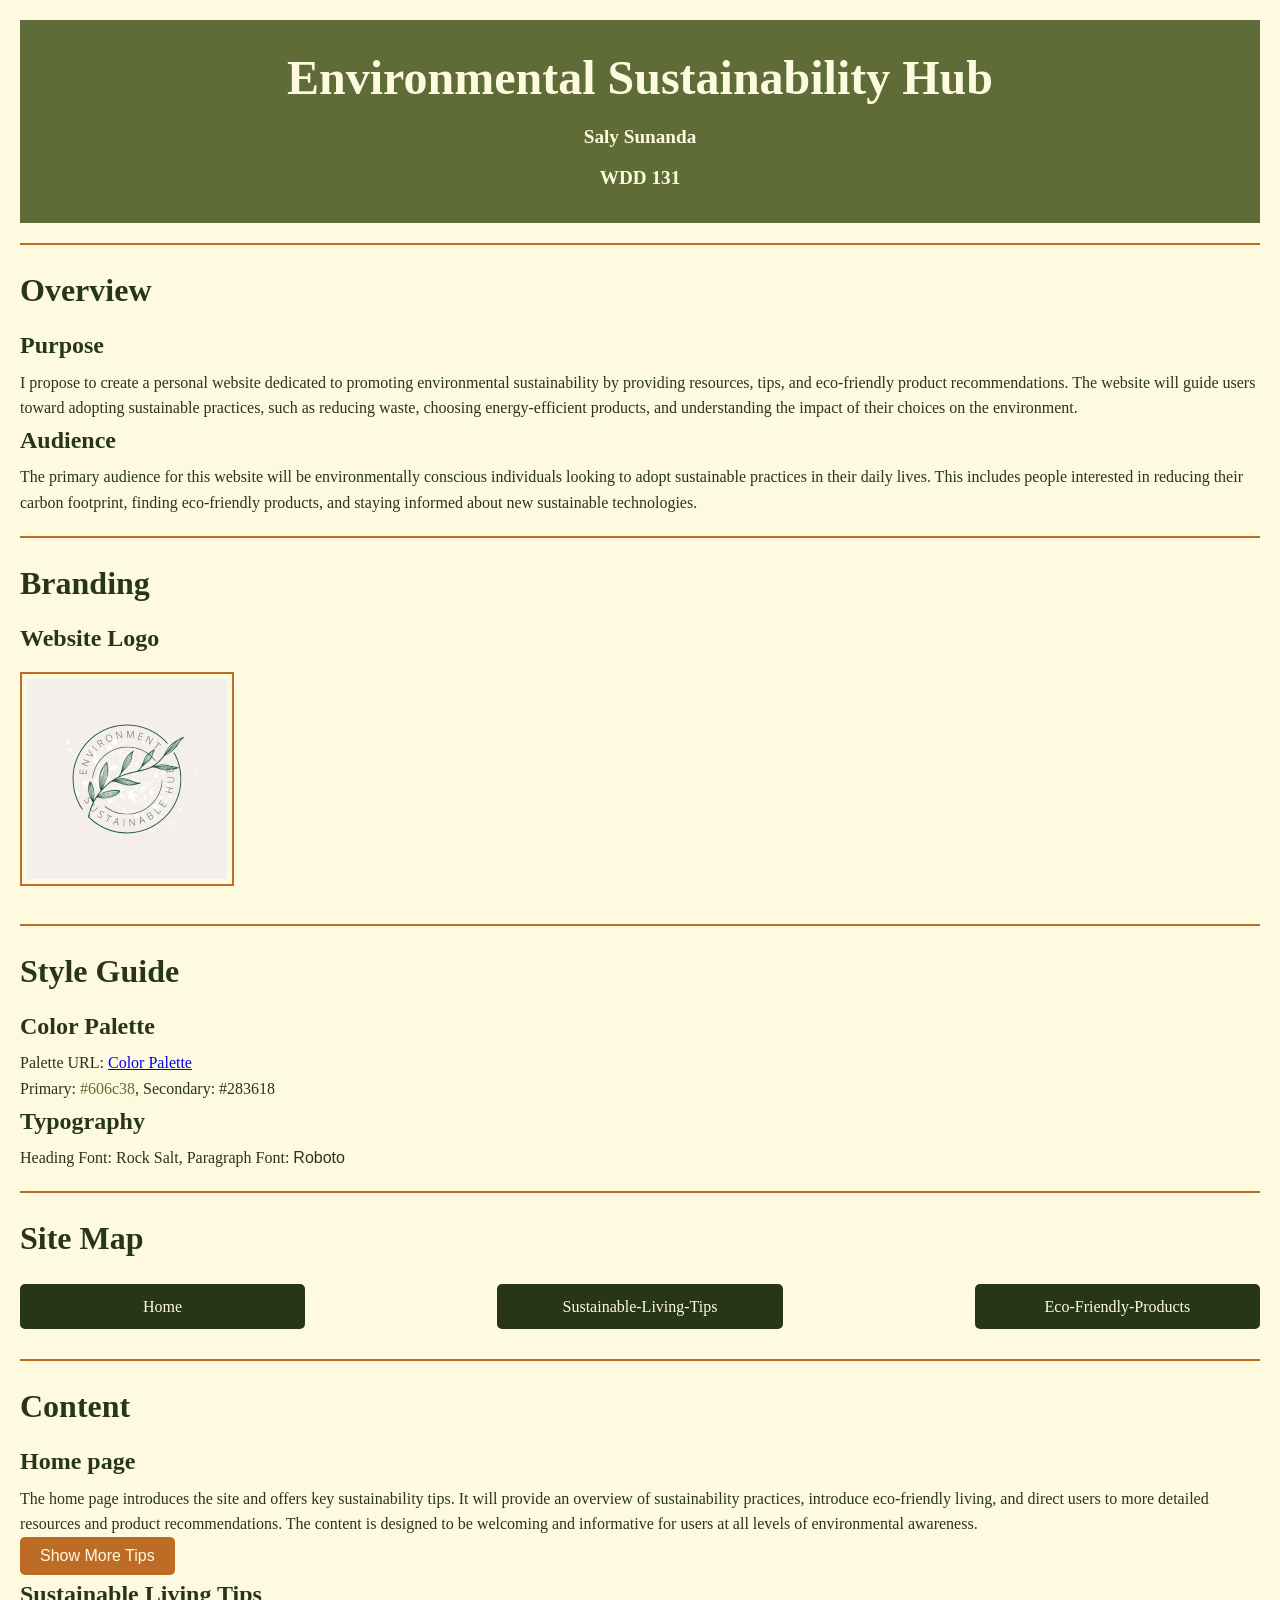
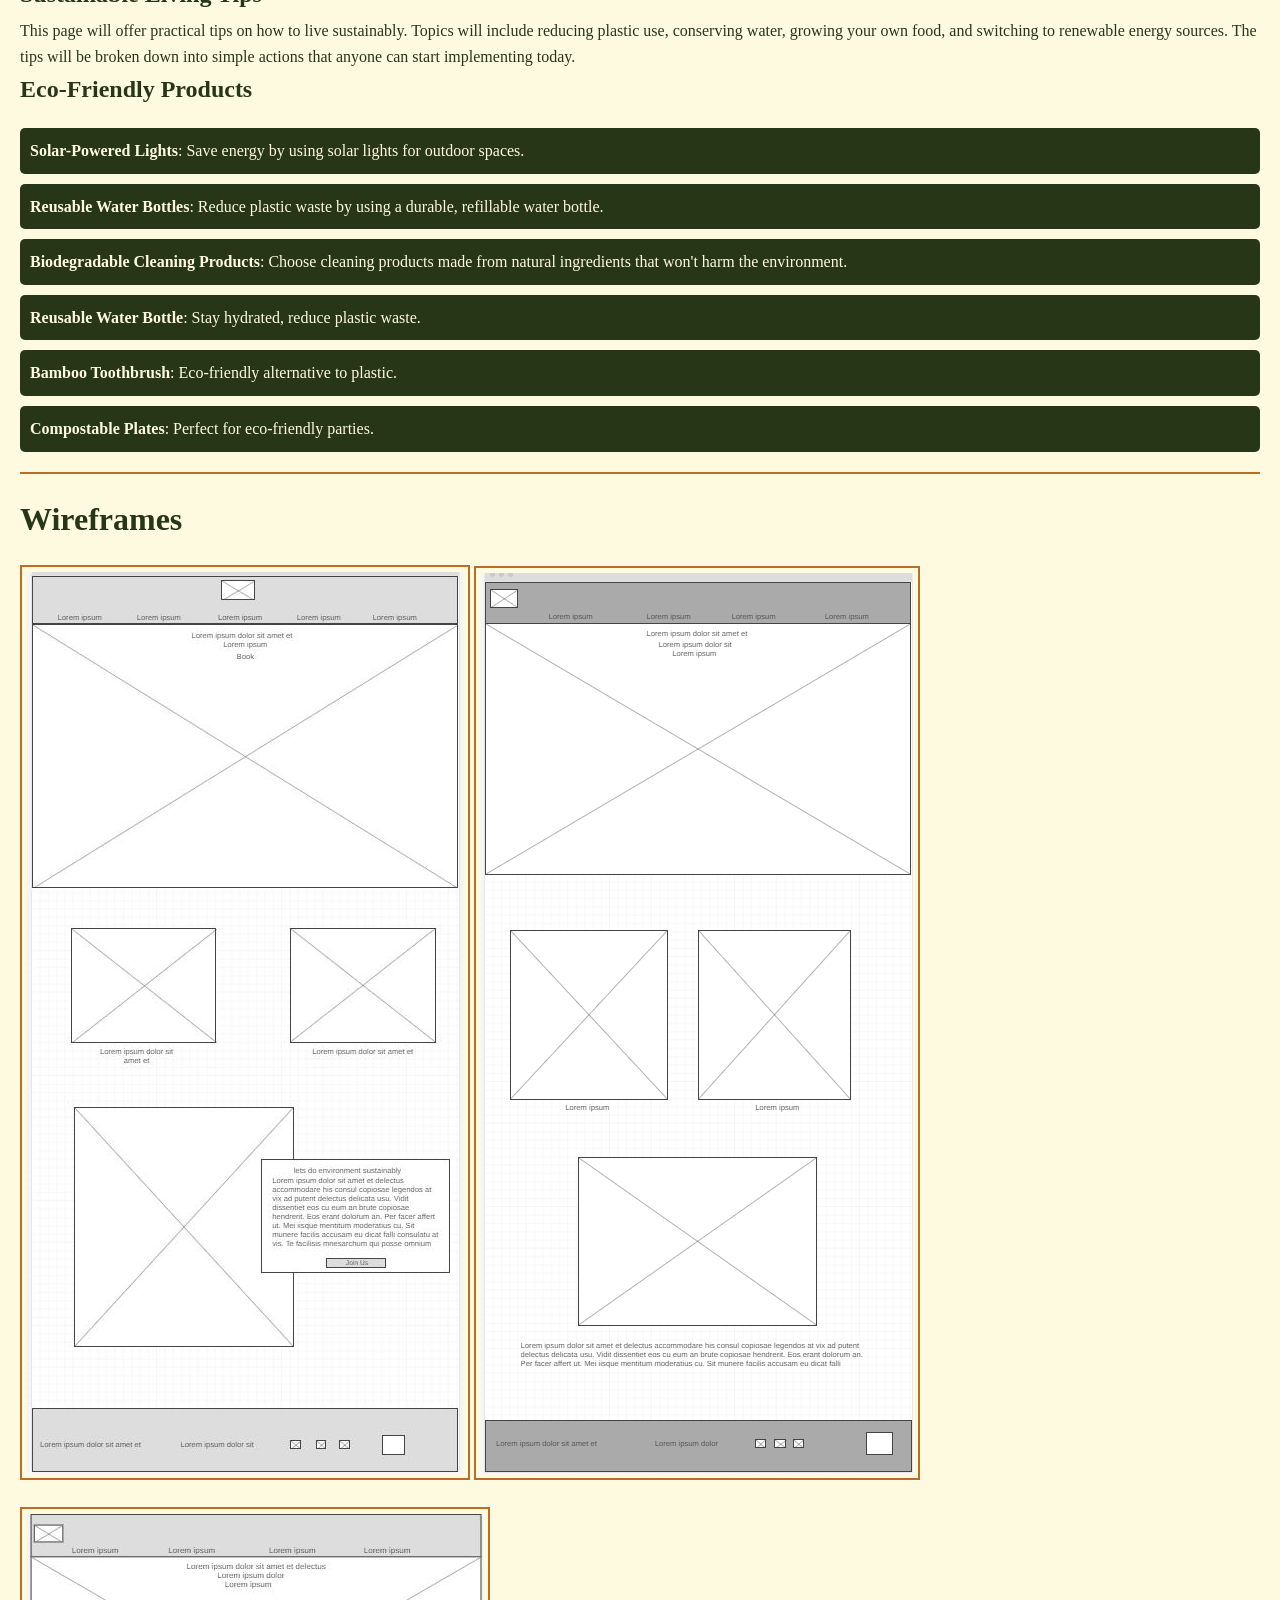
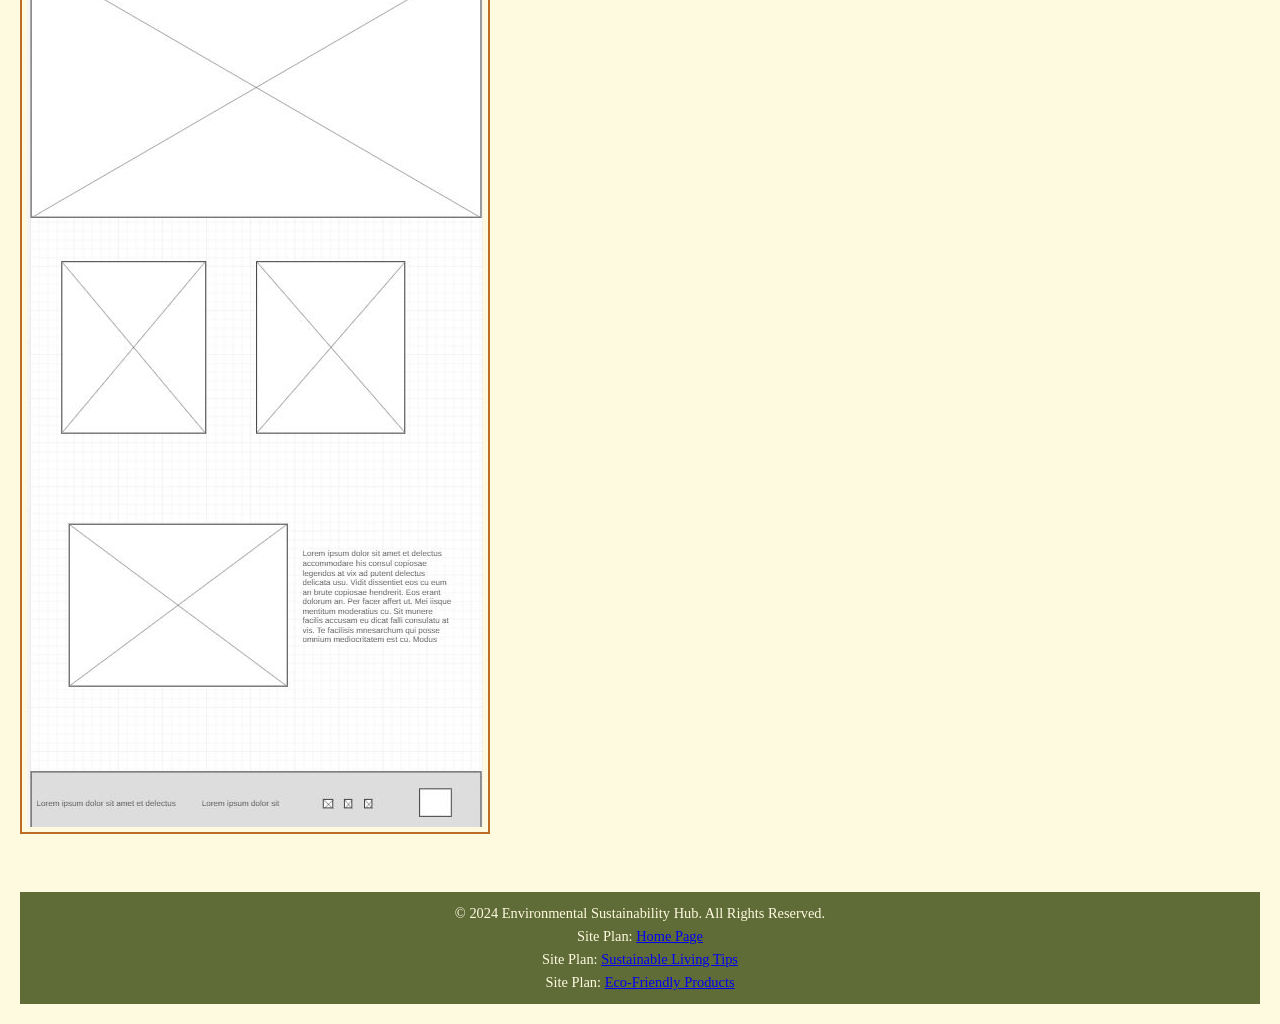
==== commit ea06a45f: "dgdh" ====
--- a/site-plan.html
+++ b/site-plan.html
@@ -3,6 +3,7 @@
 <head>
   <meta charset="utf-8">
   <title>Environmental Sustainability Hub</title>
+  <meta name="viewport" content="width=device-width, initial-scale=1.0">
   <link type="text/css" rel="stylesheet" href="styles/site-plan.css">
   <script type="module" src="scripts/site-script.js"></script>
   <!-- Adding Google Fonts -->
@@ -47,7 +48,6 @@
       <div class="sm-home">Home</div>
       <div class="sm-page2">Sustainable-Living-Tips</div>
       <div class="sm-page3">Eco-Friendly-Products</div>
-      <div class="sm-page4">Environmental-Blog</div>
     </div>
 
     <hr>
--- a/styles/site-plan.css
+++ b/styles/site-plan.css
@@ -53,7 +53,7 @@
 
 /* Branding Section */
 img {
-  max-width: 100%;
+  max-width: 50%;  /* Adjust percentage as needed for smaller size */
   height: auto;
   border: 2px solid #bc6c25;
   padding: 5px;
